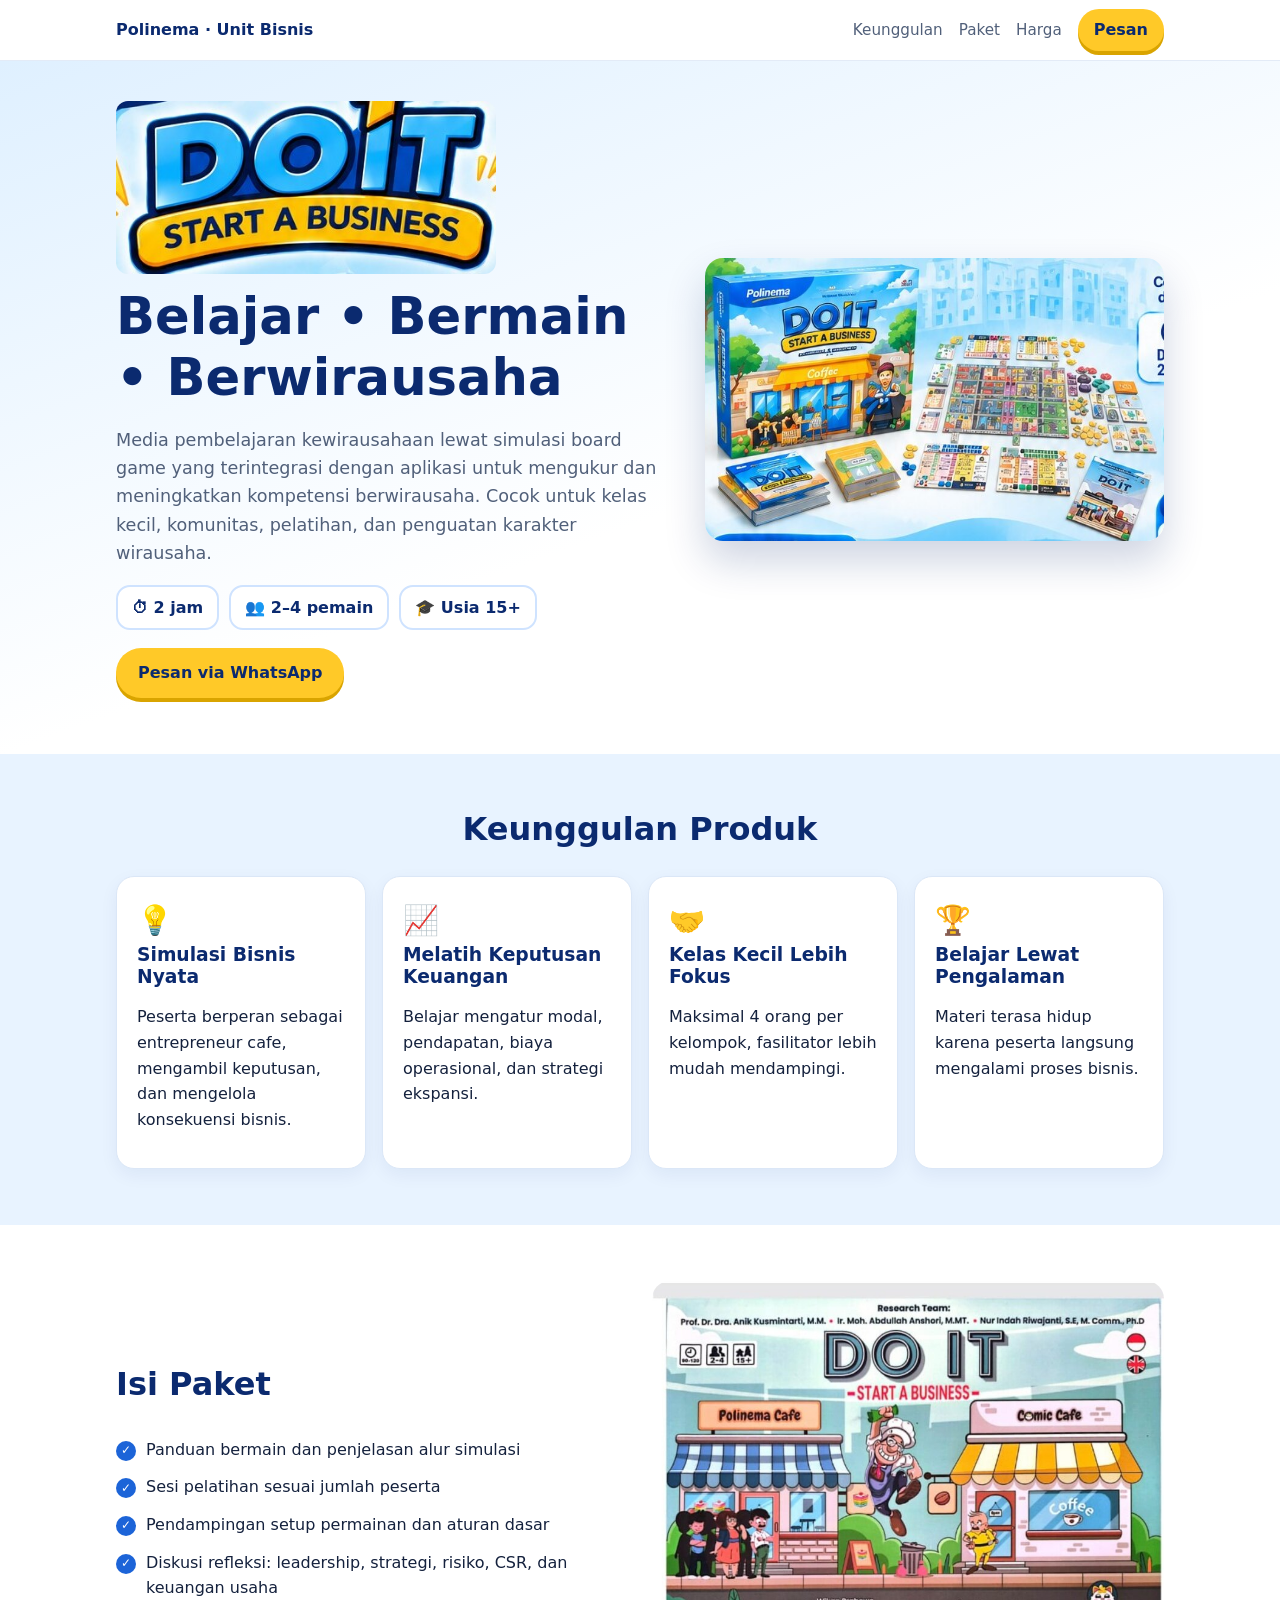
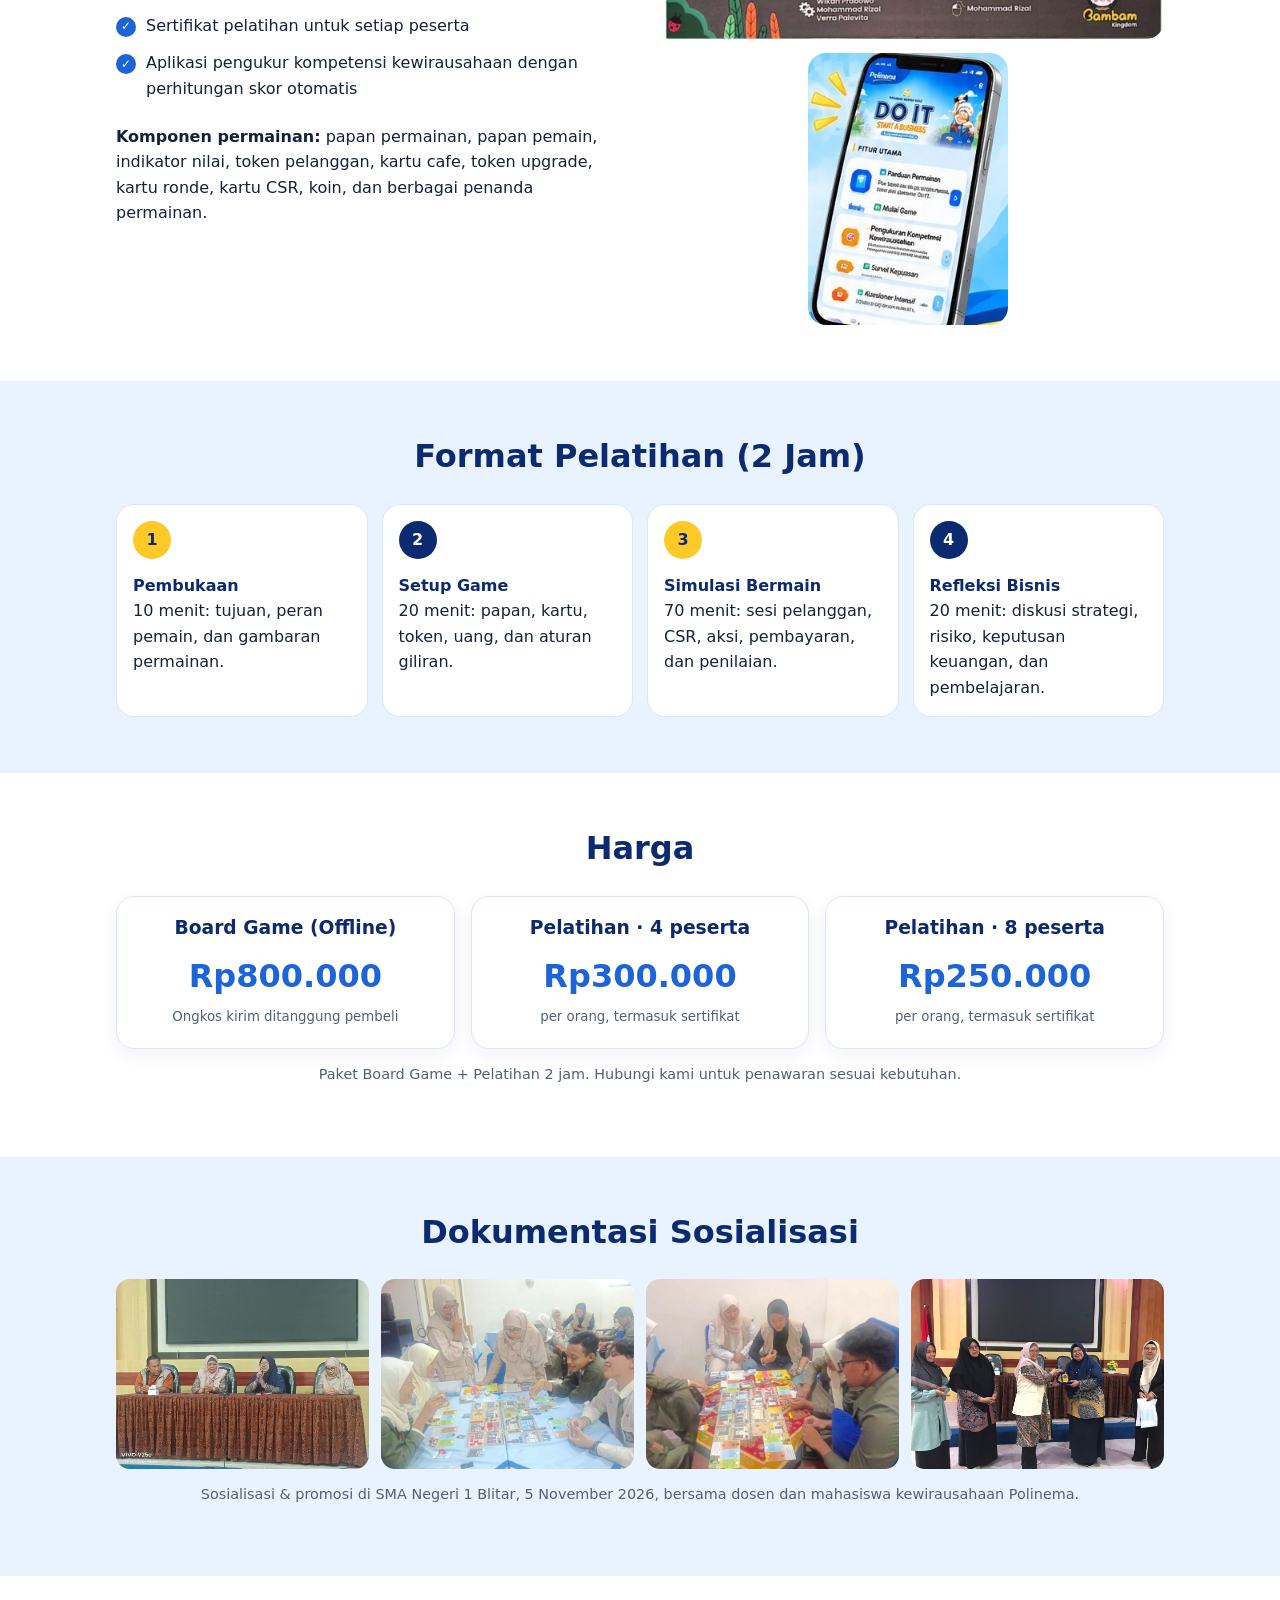
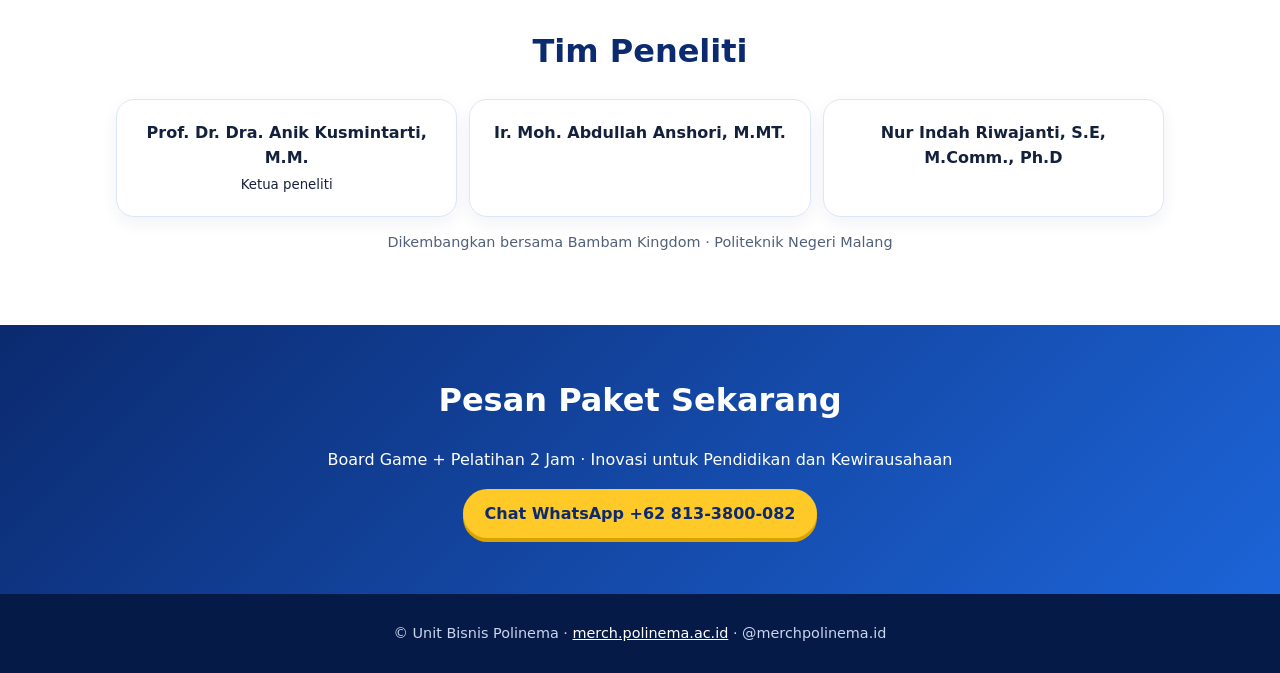
==== products/do-it-start-a-business/index.html @ 49b6778d "Initial catalog and DO IT landing page Co-Authored-By: Claude Sonnet 5.5 <noreply@anthropic.com> Cla" ====
<!doctype html>
<html lang="id"><head>
<meta charset="utf-8"><meta name="viewport" content="width=device-width,initial-scale=1">
<title>DO IT: Start A Business – Board Game Edukasi Kewirausahaan</title>
<meta name="description" content="Paket board game edukasi + pelatihan 2 jam dan aplikasi pengukur kompetensi kewirausahaan dari Polinema.">
<link rel="stylesheet" href="../../assets/css/style.css"></head><body>
<header class="nav"><div class="wrap"><a class="brand" href="../../">Polinema · Unit Bisnis</a>
<nav><a class="link" href="#keunggulan">Keunggulan</a><a class="link" href="#paket">Paket</a><a class="link" href="#harga">Harga</a><a class="btn" style="margin-left:16px;padding:8px 16px" data-wa="Halo, saya ingin memesan Board Game DO IT: Start A Business." href="#">Pesan</a></nav></div></header>

<section class="hero"><div class="wrap grid">
  <div>
    <img class="logo" src="../../assets/img/logo-doit.jpg" alt="DO IT Start A Business">
    <h1>Belajar • Bermain • Berwirausaha</h1>
    <p class="lead">Media pembelajaran kewirausahaan lewat simulasi board game yang terintegrasi dengan aplikasi untuk mengukur dan meningkatkan kompetensi berwirausaha. Cocok untuk kelas kecil, komunitas, pelatihan, dan penguatan karakter wirausaha.</p>
    <div class="chips"><span class="chip">⏱ 2 jam</span><span class="chip">👥 2–4 pemain</span><span class="chip">🎓 Usia 15+</span></div>
    <a class="btn" data-wa="Halo, saya ingin memesan Board Game DO IT: Start A Business." href="#">Pesan via WhatsApp</a>
  </div>
  <img class="box" src="../../assets/img/hero-paket.jpg" alt="Kotak dan komponen board game DO IT">
</div></section>

<section class="tint" id="keunggulan"><div class="wrap"><h2>Keunggulan Produk</h2>
<div class="cards c4">
<div class="card"><div class="ic">💡</div><h3>Simulasi Bisnis Nyata</h3><p>Peserta berperan sebagai entrepreneur cafe, mengambil keputusan, dan mengelola konsekuensi bisnis.</p></div>
<div class="card"><div class="ic">📈</div><h3>Melatih Keputusan Keuangan</h3><p>Belajar mengatur modal, pendapatan, biaya operasional, dan strategi ekspansi.</p></div>
<div class="card"><div class="ic">🤝</div><h3>Kelas Kecil Lebih Fokus</h3><p>Maksimal 4 orang per kelompok, fasilitator lebih mudah mendampingi.</p></div>
<div class="card"><div class="ic">🏆</div><h3>Belajar Lewat Pengalaman</h3><p>Materi terasa hidup karena peserta langsung mengalami proses bisnis.</p></div>
</div></div></section>

<section id="paket"><div class="wrap two">
<div><h2 style="text-align:left">Isi Paket</h2><ul class="check">
<li>Panduan bermain dan penjelasan alur simulasi</li>
<li>Sesi pelatihan sesuai jumlah peserta</li>
<li>Pendampingan setup permainan dan aturan dasar</li>
<li>Diskusi refleksi: leadership, strategi, risiko, CSR, dan keuangan usaha</li>
<li>Sertifikat pelatihan untuk setiap peserta</li>
<li>Aplikasi pengukur kompetensi kewirausahaan dengan perhitungan skor otomatis</li></ul>
<p><b>Komponen permainan:</b> papan permainan, papan pemain, indikator nilai, token pelanggan, kartu cafe, token upgrade, kartu ronde, kartu CSR, koin, dan berbagai penanda permainan.</p></div>
<div><img src="../../assets/img/produk.jpg" alt="Desain kotak DO IT Start A Business" style="border-radius:var(--radius);margin-bottom:14px"><img src="../../assets/img/app.jpg" alt="Aplikasi pengukur kompetensi kewirausahaan" style="border-radius:var(--radius);max-width:200px;margin:auto"></div>
</div></section>

<section class="tint"><div class="wrap"><h2>Format Pelatihan (2 Jam)</h2>
<div class="steps">
<div class="step"><div><b>Pembukaan</b>10 menit: tujuan, peran pemain, dan gambaran permainan.</div></div>
<div class="step"><div><b>Setup Game</b>20 menit: papan, kartu, token, uang, dan aturan giliran.</div></div>
<div class="step"><div><b>Simulasi Bermain</b>70 menit: sesi pelanggan, CSR, aksi, pembayaran, dan penilaian.</div></div>
<div class="step"><div><b>Refleksi Bisnis</b>20 menit: diskusi strategi, risiko, keputusan keuangan, dan pembelajaran.</div></div>
</div></div></section>

<section id="harga"><div class="wrap"><h2>Harga</h2>
<div class="cards c3 price">
<div class="card"><h3>Board Game (Offline)</h3><div class="num">Rp800.000</div><small>Ongkos kirim ditanggung pembeli</small></div>
<div class="card"><h3>Pelatihan · 4 peserta</h3><div class="num">Rp300.000</div><small>per orang, termasuk sertifikat</small></div>
<div class="card"><h3>Pelatihan · 8 peserta</h3><div class="num">Rp250.000</div><small>per orang, termasuk sertifikat</small></div>
</div>
<p class="note">Paket Board Game + Pelatihan 2 jam. Hubungi kami untuk penawaran sesuai kebutuhan.</p></div></section>

<section class="tint"><div class="wrap"><h2>Dokumentasi Sosialisasi</h2>
<div class="gallery">
<img loading="lazy" src="../../assets/img/doc1.jpg" alt="Sosialisasi di SMA Negeri 1 Blitar">
<img loading="lazy" src="../../assets/img/doc2.jpg" alt="Kegiatan sosialisasi board game">
<img loading="lazy" src="../../assets/img/doc3.jpg" alt="Simulasi board game">
<img loading="lazy" src="../../assets/img/doc4.jpg" alt="Peserta bermain DO IT">
</div>
<p class="note">Sosialisasi & promosi di SMA Negeri 1 Blitar, 5 November 2026, bersama dosen dan mahasiswa kewirausahaan Polinema.</p></div></section>

<section><div class="wrap"><h2>Tim Peneliti</h2>
<div class="team">
<div class="card"><b>Prof. Dr. Dra. Anik Kusmintarti, M.M.</b><br><small>Ketua peneliti</small></div>
<div class="card"><b>Ir. Moh. Abdullah Anshori, M.MT.</b></div>
<div class="card"><b>Nur Indah Riwajanti, S.E, M.Comm., Ph.D</b></div>
</div><p class="note">Dikembangkan bersama Bambam Kingdom · Politeknik Negeri Malang</p></div></section>

<section class="cta"><div class="wrap"><h2>Pesan Paket Sekarang</h2><p>Board Game + Pelatihan 2 Jam · Inovasi untuk Pendidikan dan Kewirausahaan</p>
<a class="btn" data-wa="Halo, saya ingin memesan Board Game DO IT: Start A Business." href="#">Chat WhatsApp +62 813-3800-082</a></div></section>

<footer><div class="wrap">© Unit Bisnis Polinema · <a href="https://merch.polinema.ac.id">merch.polinema.ac.id</a> · @merchpolinema.id</div></footer>
<script src="../../assets/js/wa.js"></script></body></html>
---- assets/css/style.css ----
:root{--navy:#0b2a6f;--blue:#1c64d8;--sky:#e8f3ff;--yellow:#ffc928;--ink:#14213d;--muted:#51607a;--white:#fff;--radius:18px}
*{box-sizing:border-box}html{scroll-behavior:smooth}
body{margin:0;font-family:system-ui,-apple-system,"Segoe UI",Roboto,sans-serif;color:var(--ink);background:#fff;line-height:1.6}
img{max-width:100%;display:block}a{color:inherit}
.wrap{max-width:1080px;margin:0 auto;padding:0 16px}
header.nav{position:sticky;top:0;z-index:10;background:rgba(255,255,255,.92);backdrop-filter:blur(8px);border-bottom:1px solid #e3ebf7}
header.nav .wrap{display:flex;align-items:center;justify-content:space-between;height:60px}
.brand{font-weight:800;color:var(--navy);text-decoration:none}
.nav a.link{margin-left:16px;text-decoration:none;color:var(--muted);font-size:.95rem}
.btn{display:inline-block;background:var(--yellow);color:var(--navy);font-weight:800;padding:12px 22px;border-radius:999px;text-decoration:none;box-shadow:0 4px 0 #d9a400;transition:transform .1s}
.btn:hover{transform:translateY(-1px)}.btn.alt{background:var(--navy);color:#fff;box-shadow:0 4px 0 #061a47}
section{padding:56px 0}section.tint{background:var(--sky)}
h1,h2,h3{line-height:1.2;color:var(--navy);margin:0 0 12px}
h2{font-size:clamp(1.5rem,4vw,2rem);text-align:center;margin-bottom:28px}
.hero{background:linear-gradient(160deg,#dff0ff,#fff 60%);padding:40px 0 56px}
.hero .grid{display:grid;gap:28px;align-items:center}
.hero h1{font-size:clamp(2rem,6vw,3.2rem)}
.hero p.lead{font-size:1.1rem;color:var(--muted)}
.hero img.box{border-radius:var(--radius);box-shadow:0 20px 40px rgba(11,42,111,.2)}
.logo{width:min(380px,80%);margin-bottom:12px;border-radius:12px}
.chips{display:flex;flex-wrap:wrap;gap:10px;margin:18px 0}
.chip{background:#fff;border:2px solid #cfe3ff;border-radius:14px;padding:8px 14px;font-weight:700;color:var(--navy)}
.cards{display:grid;gap:16px}
.card{background:#fff;border:1px solid #dbe7f7;border-radius:var(--radius);padding:20px;box-shadow:0 6px 18px rgba(11,42,111,.06)}
.card .ic{font-size:1.8rem}
.steps{counter-reset:s;display:grid;gap:14px}
.step{display:flex;gap:14px;align-items:flex-start;background:#fff;border-radius:var(--radius);padding:16px;border:1px solid #dbe7f7}
.step:before{counter-increment:s;content:counter(s);flex:none;width:38px;height:38px;border-radius:50%;background:var(--navy);color:#fff;font-weight:800;display:grid;place-items:center}
.step:nth-child(odd):before{background:var(--yellow);color:var(--navy)}
.step b{display:block;color:var(--navy)}
ul.check{list-style:none;padding:0;margin:0}ul.check li{padding:6px 0 6px 30px;position:relative}
ul.check li:before{content:"✓";position:absolute;left:0;color:#fff;background:var(--blue);width:20px;height:20px;border-radius:50%;font-size:.75rem;display:grid;place-items:center;top:10px}
.two{display:grid;gap:24px;align-items:center}
.price{text-align:center}.price .num{font-size:2rem;font-weight:800;color:var(--blue)}
.price small{color:var(--muted)}
.gallery{display:grid;gap:12px;grid-template-columns:1fr 1fr}
.gallery img{border-radius:14px;width:100%;height:100%;object-fit:cover;aspect-ratio:4/3}
.team{display:grid;gap:12px;text-align:center}
.cta{background:linear-gradient(135deg,var(--navy),var(--blue));color:#fff;text-align:center}
.cta h2{color:#fff}
footer{background:#061a47;color:#c9d6f0;padding:28px 0;font-size:.9rem;text-align:center}
footer a{color:#fff}
.note{color:var(--muted);font-size:.9rem;text-align:center;margin-top:14px}
@media(min-width:720px){.hero .grid{grid-template-columns:1.1fr .9fr}.cards.c4{grid-template-columns:repeat(4,1fr)}.cards.c2{grid-template-columns:1fr 1fr}.cards.c3{grid-template-columns:repeat(3,1fr)}.steps{grid-template-columns:repeat(4,1fr)}.step{flex-direction:column}.two{grid-template-columns:1fr 1fr}.gallery{grid-template-columns:repeat(4,1fr)}.team{grid-template-columns:repeat(3,1fr)}}
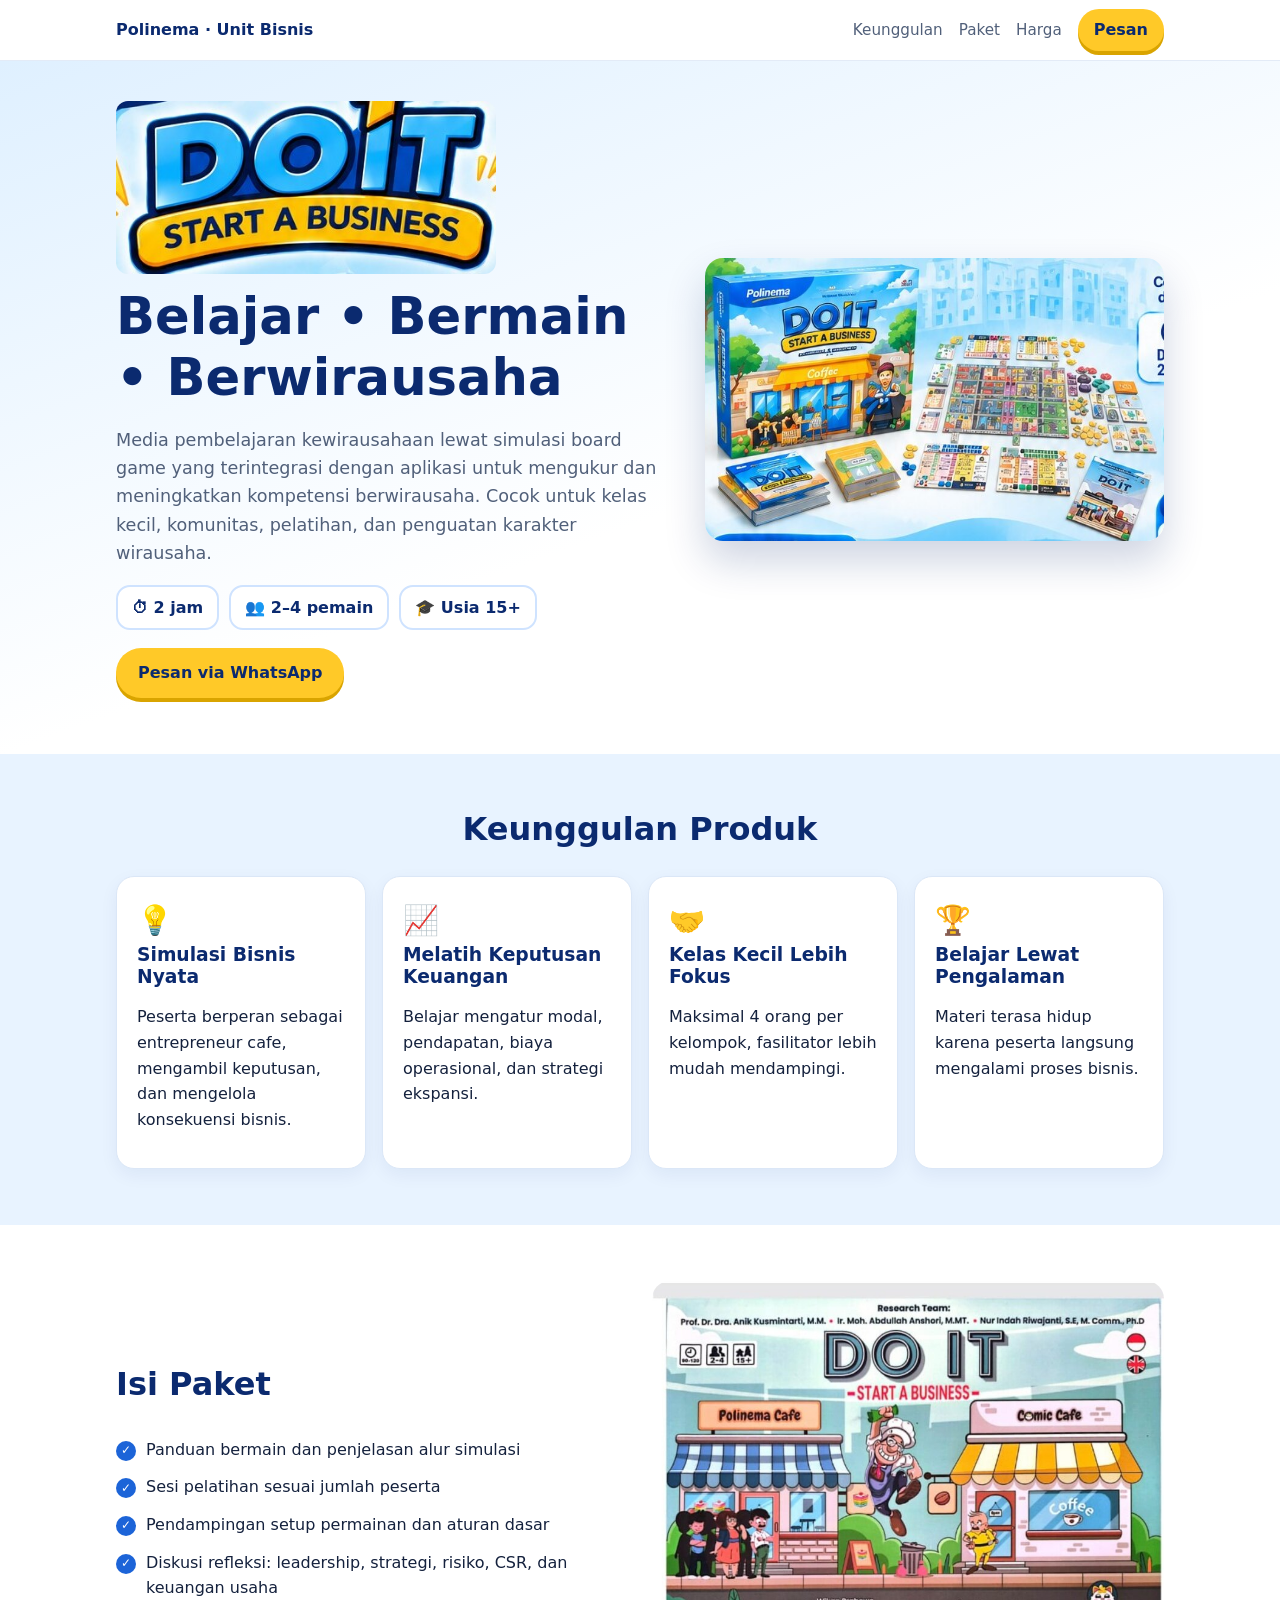
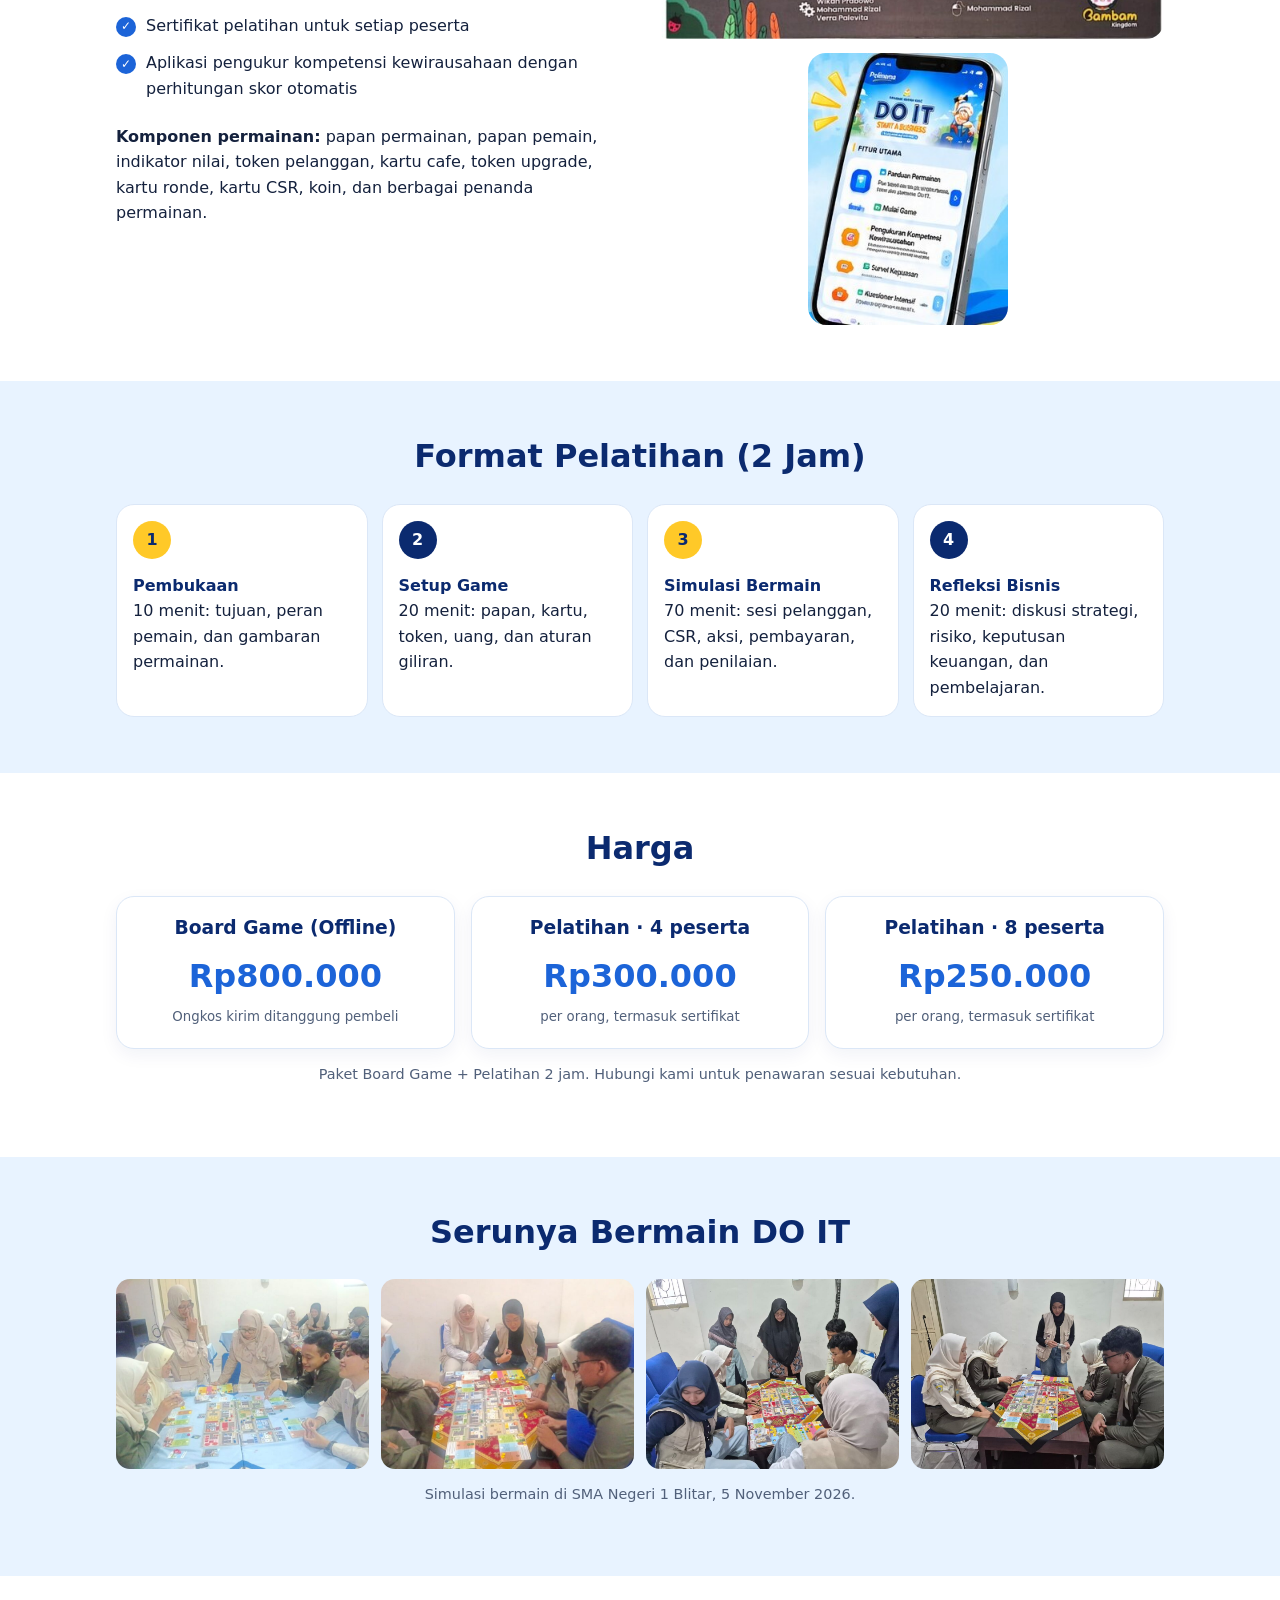
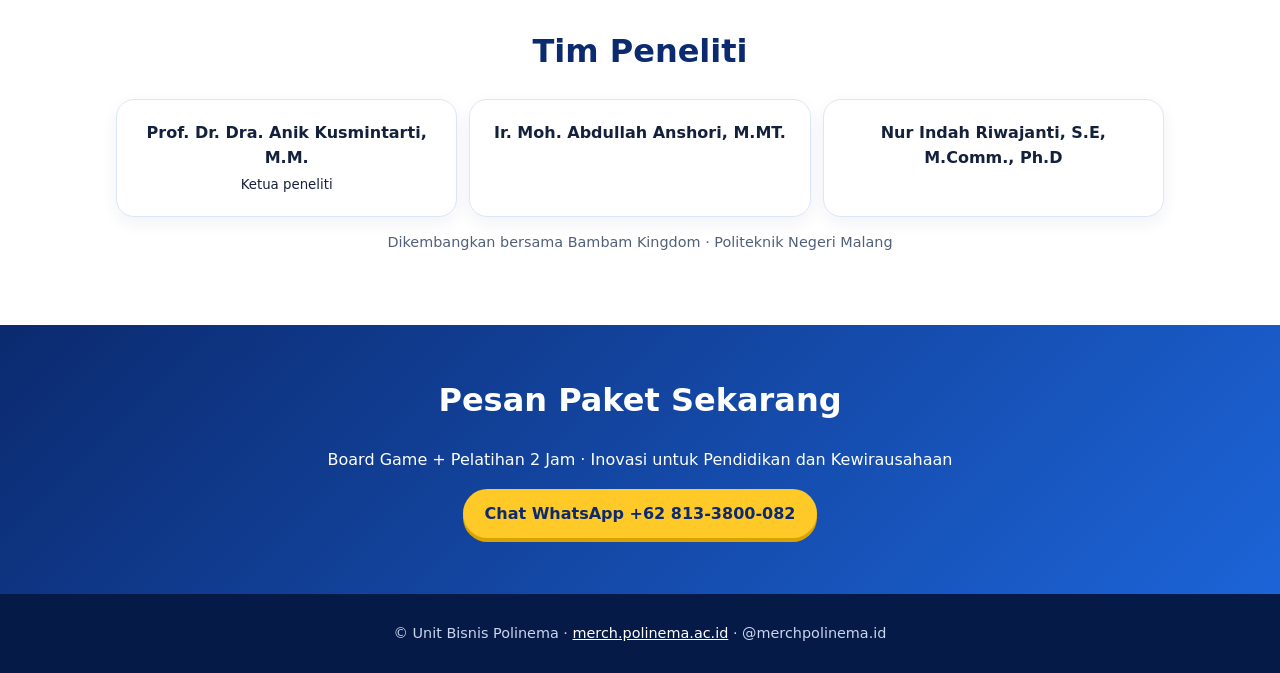
==== commit 091c02ec: "Gallery: only photos of students playing the game Co-Authored-By: Claude Sonnet 5.5 <noreply@anthrop" ====
--- a/products/do-it-start-a-business/index.html
+++ b/products/do-it-start-a-business/index.html
@@ -54,14 +54,14 @@
 </div>
 <p class="note">Paket Board Game + Pelatihan 2 jam. Hubungi kami untuk penawaran sesuai kebutuhan.</p></div></section>
 
-<section class="tint"><div class="wrap"><h2>Dokumentasi Sosialisasi</h2>
+<section class="tint"><div class="wrap"><h2>Serunya Bermain DO IT</h2>
 <div class="gallery">
-<img loading="lazy" src="../../assets/img/doc1.jpg" alt="Sosialisasi di SMA Negeri 1 Blitar">
-<img loading="lazy" src="../../assets/img/doc2.jpg" alt="Kegiatan sosialisasi board game">
-<img loading="lazy" src="../../assets/img/doc3.jpg" alt="Simulasi board game">
-<img loading="lazy" src="../../assets/img/doc4.jpg" alt="Peserta bermain DO IT">
+<img loading="lazy" src="../../assets/img/main-1.jpg" alt="Siswa bermain board game DO IT">
+<img loading="lazy" src="../../assets/img/main-2.jpg" alt="Siswa bermain board game DO IT">
+<img loading="lazy" src="../../assets/img/main-3.jpg" alt="Siswa bermain board game DO IT">
+<img loading="lazy" src="../../assets/img/main-4.jpg" alt="Siswa bermain board game DO IT">
 </div>
-<p class="note">Sosialisasi & promosi di SMA Negeri 1 Blitar, 5 November 2026, bersama dosen dan mahasiswa kewirausahaan Polinema.</p></div></section>
+<p class="note">Simulasi bermain di SMA Negeri 1 Blitar, 5 November 2026.</p></div></section>
 
 <section><div class="wrap"><h2>Tim Peneliti</h2>
 <div class="team">
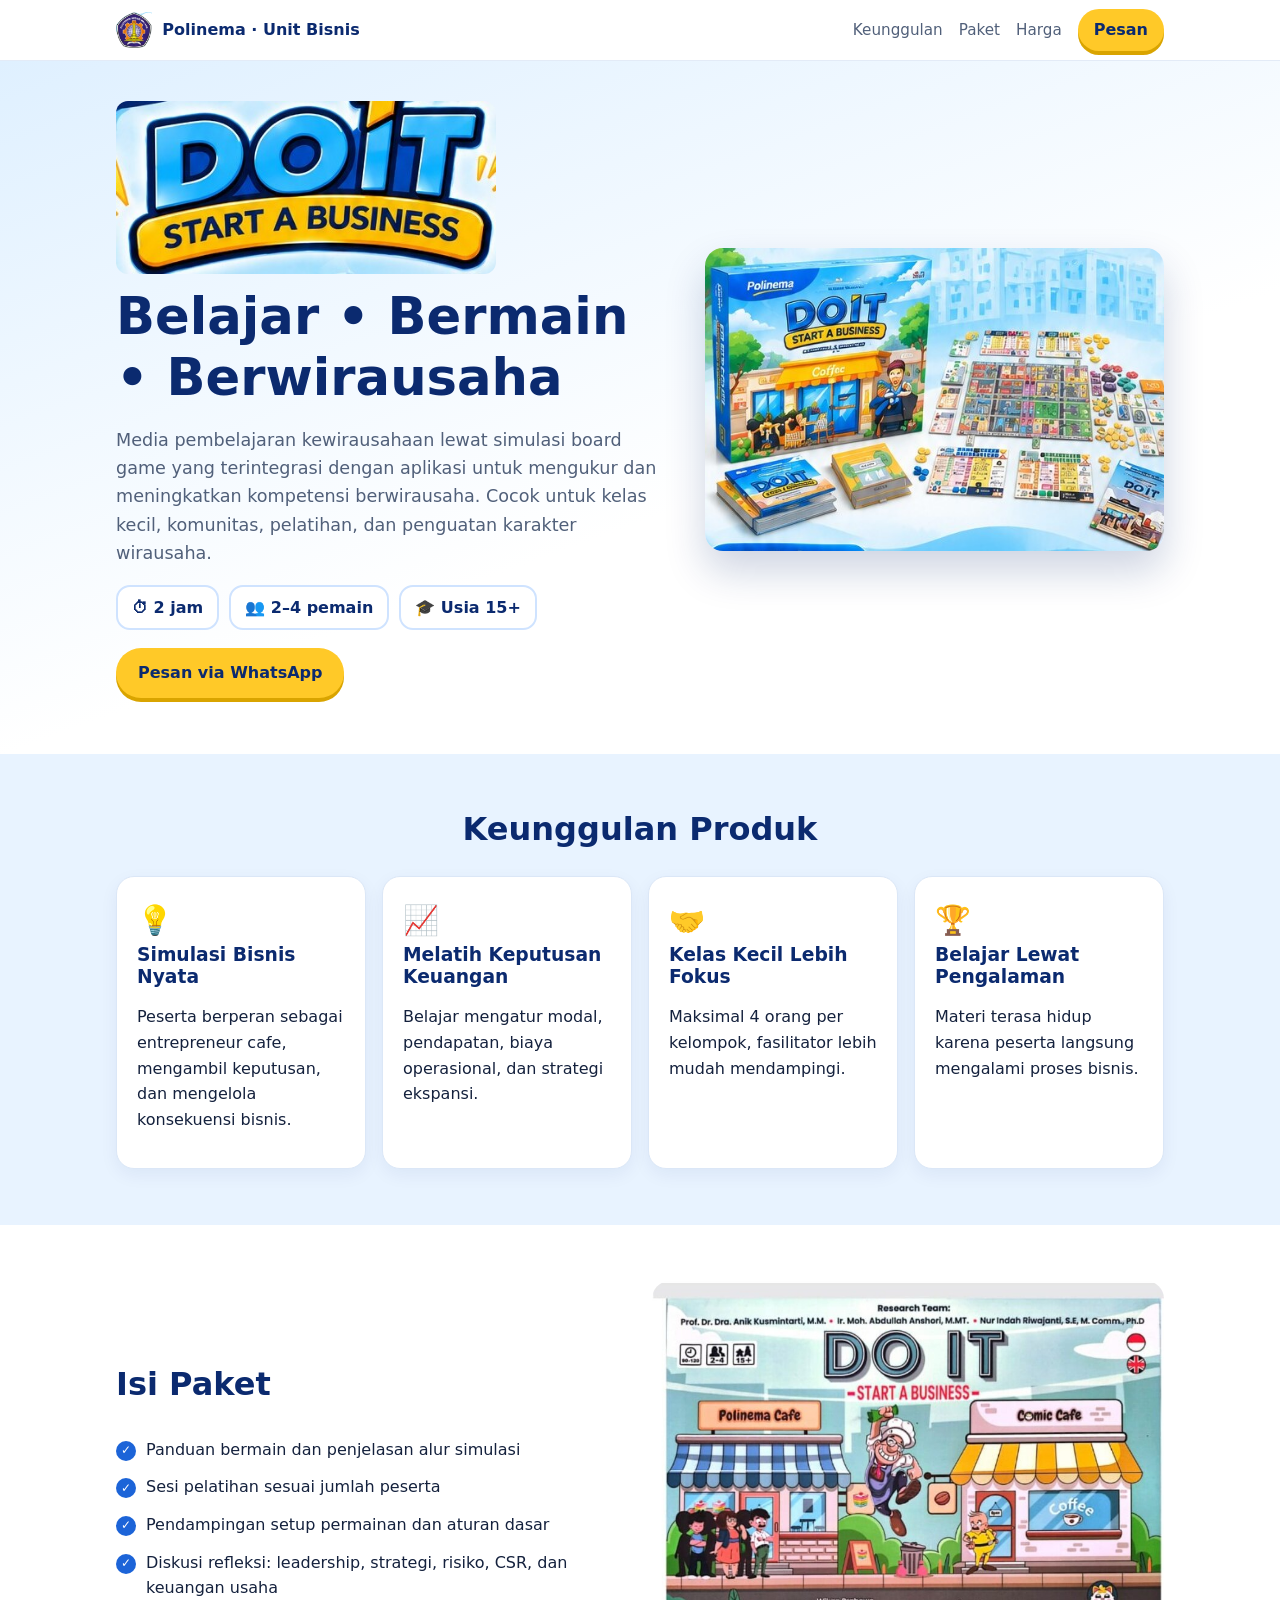
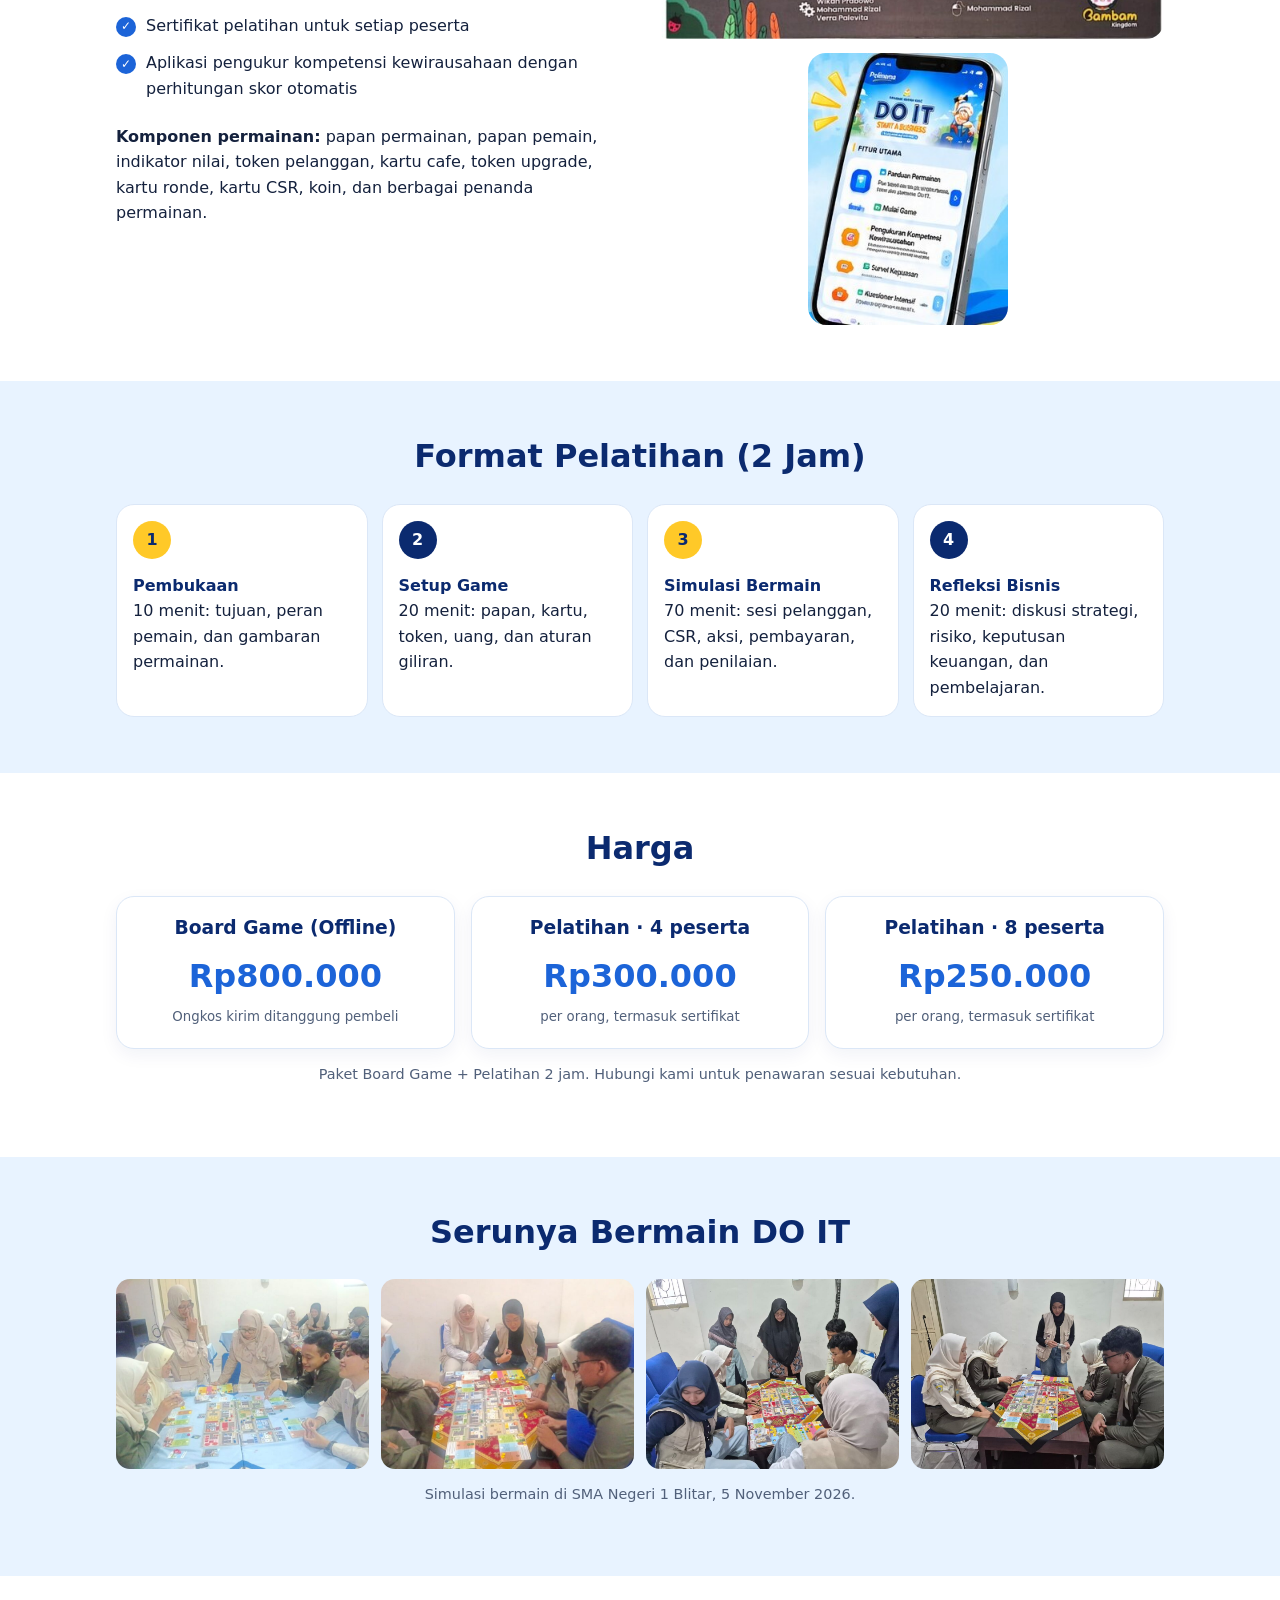
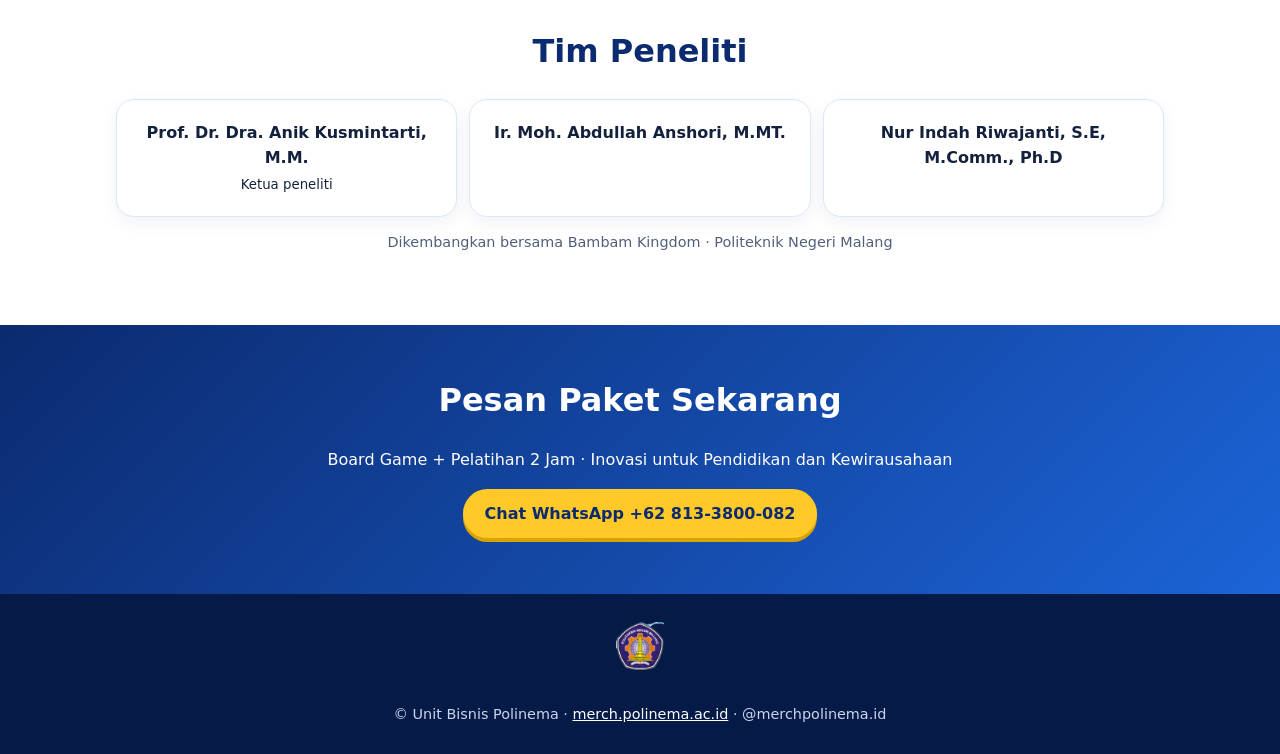
==== commit 38eee35d: "Add Polinema logo to navbar, favicon, footer Co-Authored-By: Claude Sonnet 5.5 <noreply@anthropic.co" ====
--- a/products/do-it-start-a-business/index.html
+++ b/products/do-it-start-a-business/index.html
@@ -3,8 +3,9 @@
 <meta charset="utf-8"><meta name="viewport" content="width=device-width,initial-scale=1">
 <title>DO IT: Start A Business – Board Game Edukasi Kewirausahaan</title>
 <meta name="description" content="Paket board game edukasi + pelatihan 2 jam dan aplikasi pengukur kompetensi kewirausahaan dari Polinema.">
+<link rel="icon" href="../../assets/img/logo-polinema.png">
 <link rel="stylesheet" href="../../assets/css/style.css"></head><body>
-<header class="nav"><div class="wrap"><a class="brand" href="../../">Polinema · Unit Bisnis</a>
+<header class="nav"><div class="wrap"><a class="brand" href="../../"><img src="../../assets/img/logo-polinema.png" alt="Logo Polinema">Polinema · Unit Bisnis</a>
 <nav><a class="link" href="#keunggulan">Keunggulan</a><a class="link" href="#paket">Paket</a><a class="link" href="#harga">Harga</a><a class="btn" style="margin-left:16px;padding:8px 16px" data-wa="Halo, saya ingin memesan Board Game DO IT: Start A Business." href="#">Pesan</a></nav></div></header>
 
 <section class="hero"><div class="wrap grid">
@@ -73,5 +74,5 @@
 <section class="cta"><div class="wrap"><h2>Pesan Paket Sekarang</h2><p>Board Game + Pelatihan 2 Jam · Inovasi untuk Pendidikan dan Kewirausahaan</p>
 <a class="btn" data-wa="Halo, saya ingin memesan Board Game DO IT: Start A Business." href="#">Chat WhatsApp +62 813-3800-082</a></div></section>
 
-<footer><div class="wrap">© Unit Bisnis Polinema · <a href="https://merch.polinema.ac.id">merch.polinema.ac.id</a> · @merchpolinema.id</div></footer>
+<footer><div class="wrap"><img class="flogo" src="../../assets/img/logo-polinema.png" alt="Logo Polinema"><br>© Unit Bisnis Polinema · <a href="https://merch.polinema.ac.id">merch.polinema.ac.id</a> · @merchpolinema.id</div></footer>
 <script src="../../assets/js/wa.js"></script></body></html>
--- a/assets/css/style.css
+++ b/assets/css/style.css
@@ -42,3 +42,4 @@
 footer a{color:#fff}
 .note{color:var(--muted);font-size:.9rem;text-align:center;margin-top:14px}
 @media(min-width:720px){.hero .grid{grid-template-columns:1.1fr .9fr}.cards.c4{grid-template-columns:repeat(4,1fr)}.cards.c2{grid-template-columns:1fr 1fr}.cards.c3{grid-template-columns:repeat(3,1fr)}.steps{grid-template-columns:repeat(4,1fr)}.step{flex-direction:column}.two{grid-template-columns:1fr 1fr}.gallery{grid-template-columns:repeat(4,1fr)}.team{grid-template-columns:repeat(3,1fr)}}
+.brand{display:flex;align-items:center;gap:10px}.brand img{height:36px;width:auto}.flogo{height:48px;width:auto;margin:0 auto 10px}
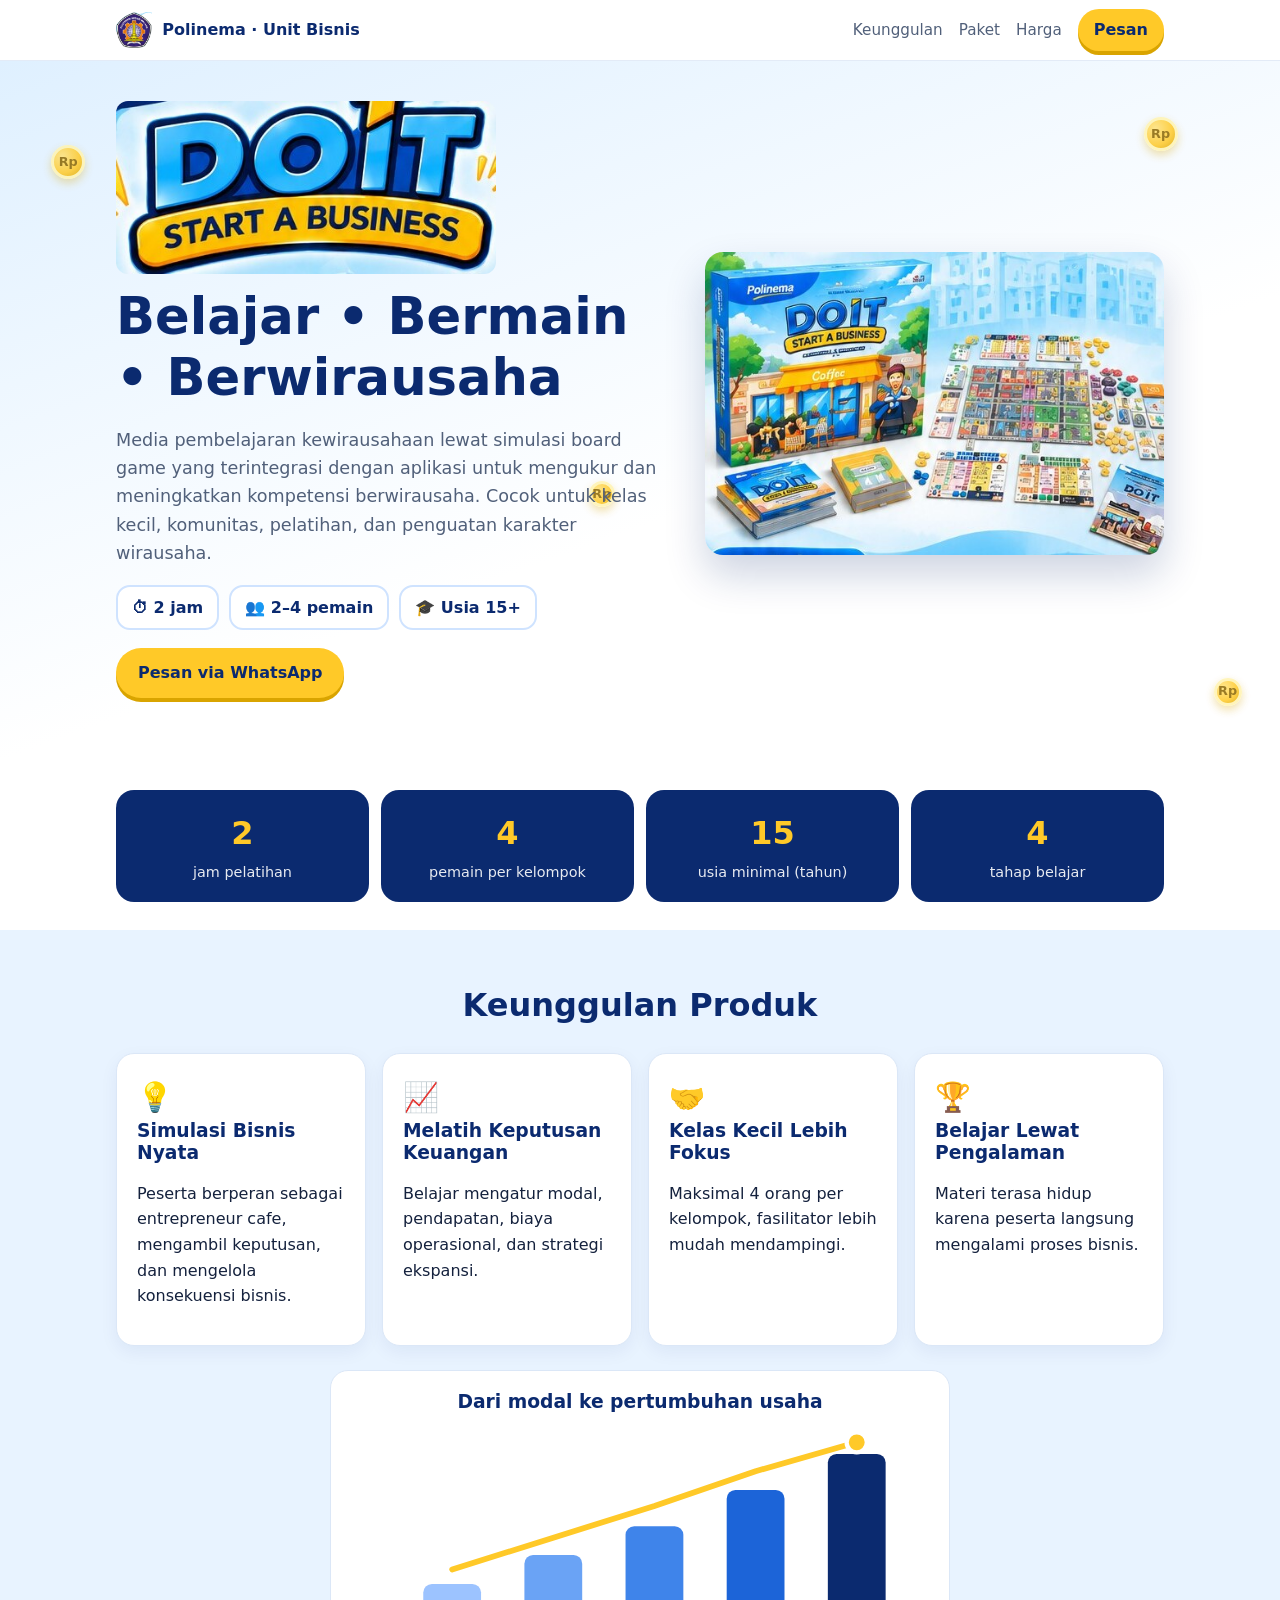
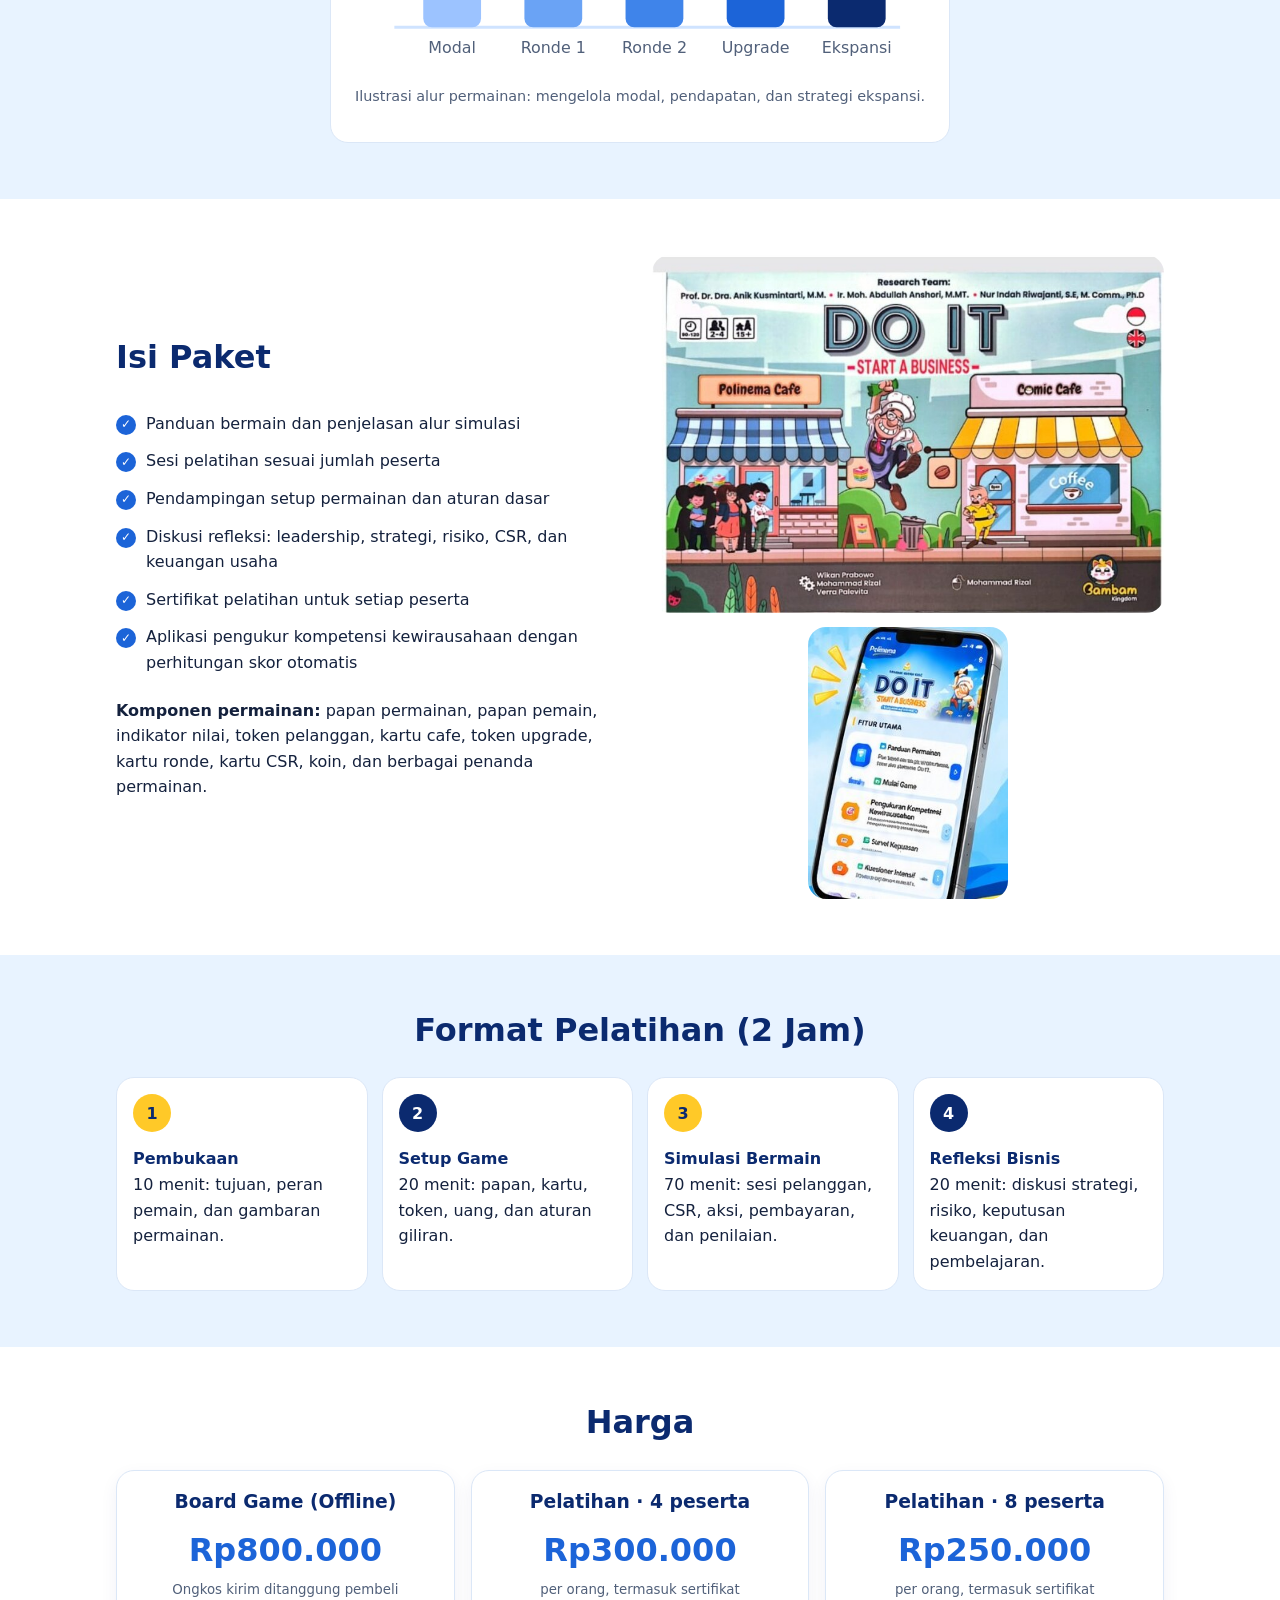
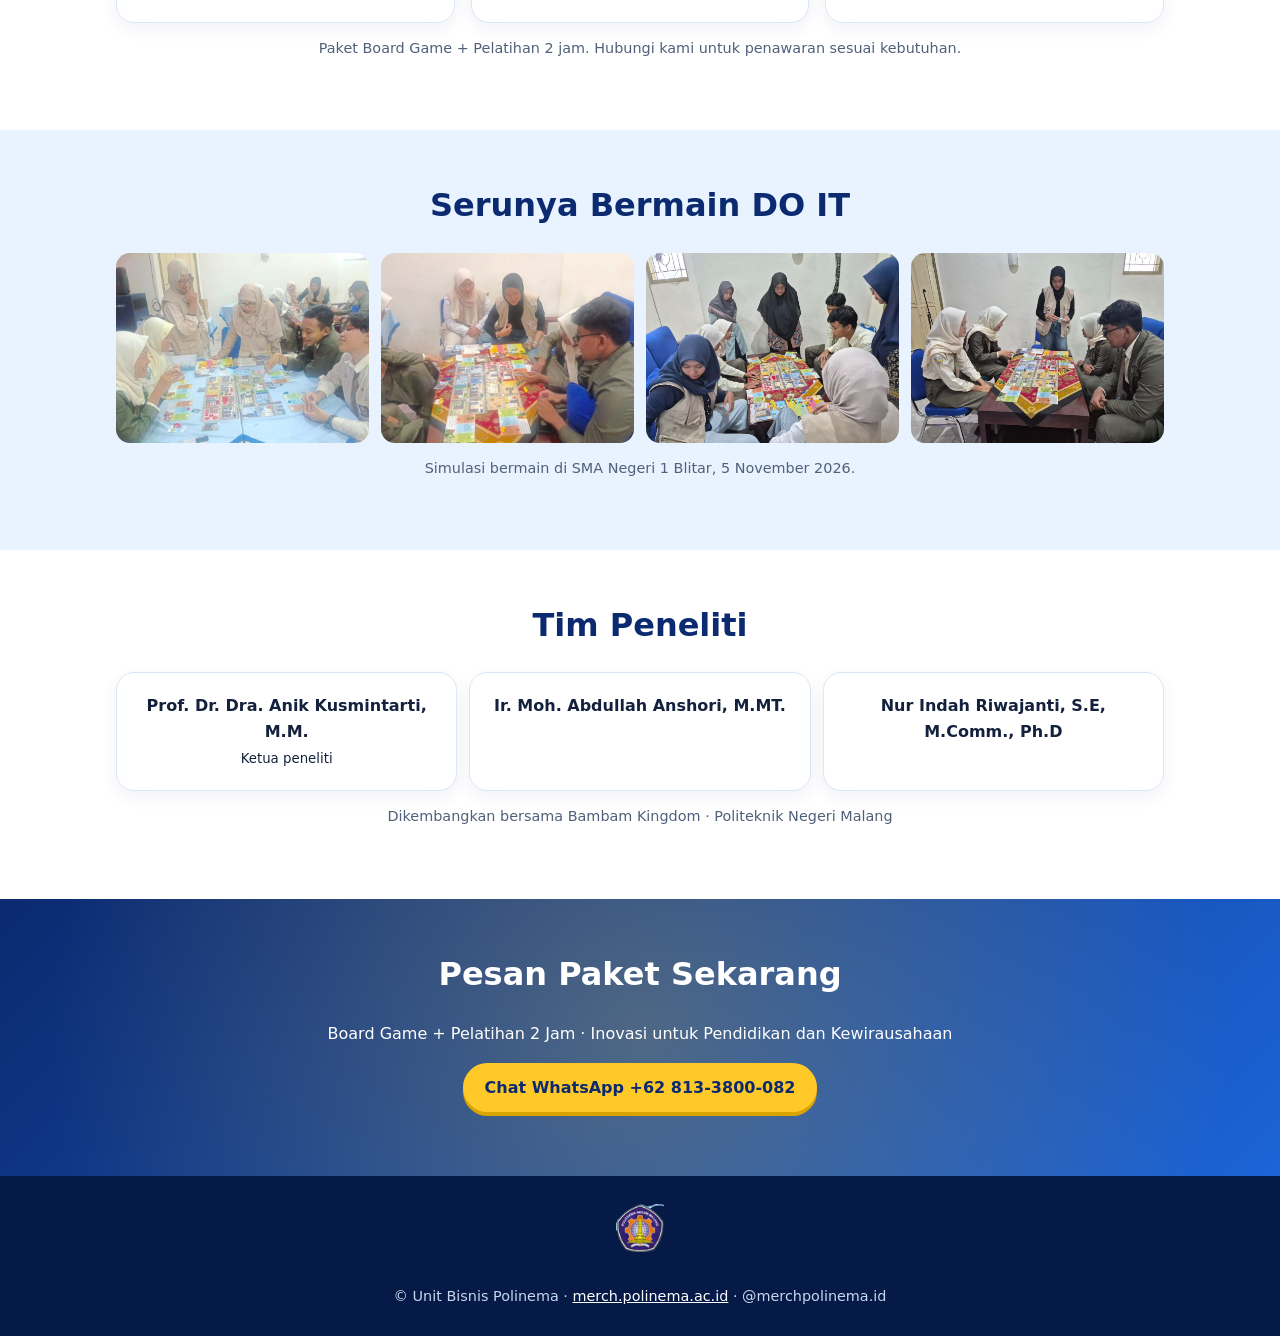
==== commit 91a35945: "Add motion graphics: floating coins, count-up stats, growth chart, scroll reveal Co-Authored-By: Cla" ====
--- a/products/do-it-start-a-business/index.html
+++ b/products/do-it-start-a-business/index.html
@@ -8,7 +8,7 @@
 <header class="nav"><div class="wrap"><a class="brand" href="../../"><img src="../../assets/img/logo-polinema.png" alt="Logo Polinema">Polinema · Unit Bisnis</a>
 <nav><a class="link" href="#keunggulan">Keunggulan</a><a class="link" href="#paket">Paket</a><a class="link" href="#harga">Harga</a><a class="btn" style="margin-left:16px;padding:8px 16px" data-wa="Halo, saya ingin memesan Board Game DO IT: Start A Business." href="#">Pesan</a></nav></div></header>
 
-<section class="hero"><div class="wrap grid">
+<section class="hero"><span class="coin">Rp</span><span class="coin">Rp</span><span class="coin">Rp</span><span class="coin">Rp</span><div class="wrap grid">
   <div>
     <img class="logo" src="../../assets/img/logo-doit.jpg" alt="DO IT Start A Business">
     <h1>Belajar • Bermain • Berwirausaha</h1>
@@ -19,13 +19,32 @@
   <img class="box" src="../../assets/img/hero-paket.jpg" alt="Kotak dan komponen board game DO IT">
 </div></section>
 
+<div class="wrap stat-wrap"><div class="stats">
+<div class="stat"><b data-count="2">0</b><span>jam pelatihan</span></div>
+<div class="stat"><b data-count="4">0</b><span>pemain per kelompok</span></div>
+<div class="stat"><b data-count="15">0</b><span>usia minimal (tahun)</span></div>
+<div class="stat"><b data-count="4">0</b><span>tahap belajar</span></div>
+</div></div>
 <section class="tint" id="keunggulan"><div class="wrap"><h2>Keunggulan Produk</h2>
 <div class="cards c4">
 <div class="card"><div class="ic">💡</div><h3>Simulasi Bisnis Nyata</h3><p>Peserta berperan sebagai entrepreneur cafe, mengambil keputusan, dan mengelola konsekuensi bisnis.</p></div>
 <div class="card"><div class="ic">📈</div><h3>Melatih Keputusan Keuangan</h3><p>Belajar mengatur modal, pendapatan, biaya operasional, dan strategi ekspansi.</p></div>
 <div class="card"><div class="ic">🤝</div><h3>Kelas Kecil Lebih Fokus</h3><p>Maksimal 4 orang per kelompok, fasilitator lebih mudah mendampingi.</p></div>
 <div class="card"><div class="ic">🏆</div><h3>Belajar Lewat Pengalaman</h3><p>Materi terasa hidup karena peserta langsung mengalami proses bisnis.</p></div>
-</div></div></section>
+</div>
+<div class="growth"><h3>Dari modal ke pertumbuhan usaha</h3>
+<svg viewBox="0 0 400 170" role="img" aria-label="Grafik ilustrasi pertumbuhan usaha di setiap ronde permainan">
+<line x1="30" y1="140" x2="380" y2="140" stroke="#cfe3ff" stroke-width="2"/>
+<rect class="bar" style="--d:.1s" x="50" y="110" width="40" height="30" rx="6" fill="#9cc3ff"/>
+<rect class="bar" style="--d:.25s" x="120" y="90" width="40" height="50" rx="6" fill="#6aa3f5"/>
+<rect class="bar" style="--d:.4s" x="190" y="70" width="40" height="70" rx="6" fill="#3f84ea"/>
+<rect class="bar" style="--d:.55s" x="260" y="45" width="40" height="95" rx="6" fill="#1c64d8"/>
+<rect class="bar" style="--d:.7s" x="330" y="20" width="40" height="120" rx="6" fill="#0b2a6f"/>
+<polyline class="line" points="70,100 140,78 210,56 280,32 350,12" fill="none" stroke="#ffc928" stroke-width="4" stroke-linecap="round" stroke-linejoin="round"/>
+<circle class="dot" cx="350" cy="12" r="7" fill="#ffc928" stroke="#fff" stroke-width="3"/>
+<text class="lbl" x="70" y="158">Modal</text><text class="lbl" x="140" y="158">Ronde 1</text><text class="lbl" x="210" y="158">Ronde 2</text><text class="lbl" x="280" y="158">Upgrade</text><text class="lbl" x="350" y="158">Ekspansi</text>
+</svg><p class="note">Ilustrasi alur permainan: mengelola modal, pendapatan, dan strategi ekspansi.</p></div>
+</div></section>
 
 <section id="paket"><div class="wrap two">
 <div><h2 style="text-align:left">Isi Paket</h2><ul class="check">
@@ -75,4 +94,4 @@
 <a class="btn" data-wa="Halo, saya ingin memesan Board Game DO IT: Start A Business." href="#">Chat WhatsApp +62 813-3800-082</a></div></section>
 
 <footer><div class="wrap"><img class="flogo" src="../../assets/img/logo-polinema.png" alt="Logo Polinema"><br>© Unit Bisnis Polinema · <a href="https://merch.polinema.ac.id">merch.polinema.ac.id</a> · @merchpolinema.id</div></footer>
-<script src="../../assets/js/wa.js"></script></body></html>
+<script src="../../assets/js/wa.js"></script><script src="../../assets/js/motion.js"></script></body></html>
--- a/assets/css/style.css
+++ b/assets/css/style.css
@@ -43,3 +43,34 @@
 .note{color:var(--muted);font-size:.9rem;text-align:center;margin-top:14px}
 @media(min-width:720px){.hero .grid{grid-template-columns:1.1fr .9fr}.cards.c4{grid-template-columns:repeat(4,1fr)}.cards.c2{grid-template-columns:1fr 1fr}.cards.c3{grid-template-columns:repeat(3,1fr)}.steps{grid-template-columns:repeat(4,1fr)}.step{flex-direction:column}.two{grid-template-columns:1fr 1fr}.gallery{grid-template-columns:repeat(4,1fr)}.team{grid-template-columns:repeat(3,1fr)}}
 .brand{display:flex;align-items:center;gap:10px}.brand img{height:36px;width:auto}.flogo{height:48px;width:auto;margin:0 auto 10px}
+
+/* ===== Motion ===== */
+.hero{position:relative;overflow:hidden}.hero .wrap{position:relative;z-index:1}
+.coin{position:absolute;width:34px;height:34px;border-radius:50%;background:radial-gradient(circle at 30% 30%,#ffe27a,#ffc928 60%,#d9a400);border:3px solid #fff3b0;box-shadow:0 4px 10px rgba(217,164,0,.4);display:grid;place-items:center;font-weight:800;font-size:.8rem;color:#8a6500;animation:floaty 6s ease-in-out infinite;opacity:.85}
+.coin:nth-child(1){top:12%;left:4%}.coin:nth-child(2){top:60%;left:46%;animation-delay:-2s;width:26px;height:26px}.coin:nth-child(3){top:8%;right:8%;animation-delay:-4s}.coin:nth-child(4){bottom:8%;right:3%;animation-delay:-1s;width:28px;height:28px}
+@keyframes floaty{0%,100%{transform:translateY(0) rotateY(0)}50%{transform:translateY(-18px) rotateY(180deg)}}
+.hero img.box{animation:bob 5s ease-in-out infinite}@keyframes bob{50%{transform:translateY(-8px)}}
+.reveal{opacity:0;transform:translateY(26px);transition:opacity .6s ease,transform .6s ease;transition-delay:var(--d,0s)}
+.reveal.in{opacity:1;transform:none}
+.stats{display:grid;grid-template-columns:repeat(2,1fr);gap:12px;padding:28px 0}
+.stat{background:var(--navy);color:#fff;border-radius:var(--radius);padding:18px;text-align:center}
+.stat b{display:block;font-size:2rem;color:var(--yellow)}.stat span{font-size:.9rem;opacity:.9}
+.growth{background:#fff;border:1px solid #dbe7f7;border-radius:var(--radius);padding:20px;margin-top:24px}
+.growth h3{text-align:center}.growth svg{width:100%;height:auto;display:block}
+.growth .bar{transform-origin:bottom;transform:scaleY(0);transform-box:fill-box;transition:transform .9s cubic-bezier(.2,.8,.2,1);transition-delay:var(--d)}
+.growth.in .bar{transform:scaleY(1)}
+.growth .line{stroke-dasharray:600;stroke-dashoffset:600;transition:stroke-dashoffset 1.6s ease .5s}
+.growth.in .line{stroke-dashoffset:0}
+.growth .dot{opacity:0;transition:opacity .4s ease 1.8s}.growth.in .dot{opacity:1}
+.growth .lbl{font-size:11px;fill:#51607a;text-anchor:middle}
+.steps{position:relative}
+.step{transition:transform .25s,box-shadow .25s}.step:hover,.card:hover{transform:translateY(-4px);box-shadow:0 12px 24px rgba(11,42,111,.12)}
+.card{transition:transform .25s,box-shadow .25s}
+.btn{position:relative;overflow:hidden}.btn:after{content:"";position:absolute;top:0;left:-60%;width:40%;height:100%;background:linear-gradient(90deg,transparent,rgba(255,255,255,.7),transparent);transform:skewX(-20deg);animation:shine 3.5s infinite}
+@keyframes shine{to{left:130%}}
+.cta{position:relative;overflow:hidden}.cta:before{content:"";position:absolute;inset:-40%;background:radial-gradient(circle,rgba(255,201,40,.25),transparent 50%);animation:pulse 5s ease-in-out infinite}.cta .wrap{position:relative}
+@keyframes pulse{50%{transform:scale(1.25)}}
+@media(min-width:720px){.stats{grid-template-columns:repeat(4,1fr)}}
+@media(prefers-reduced-motion:reduce){*,*:before,*:after{animation:none!important;transition:none!important}.reveal{opacity:1;transform:none}.growth .bar{transform:none}.growth .line{stroke-dashoffset:0}.growth .dot{opacity:1}}
+header.nav nav{display:flex;align-items:center}header.nav .btn:after{display:none}
+.growth{max-width:620px;margin-left:auto;margin-right:auto}
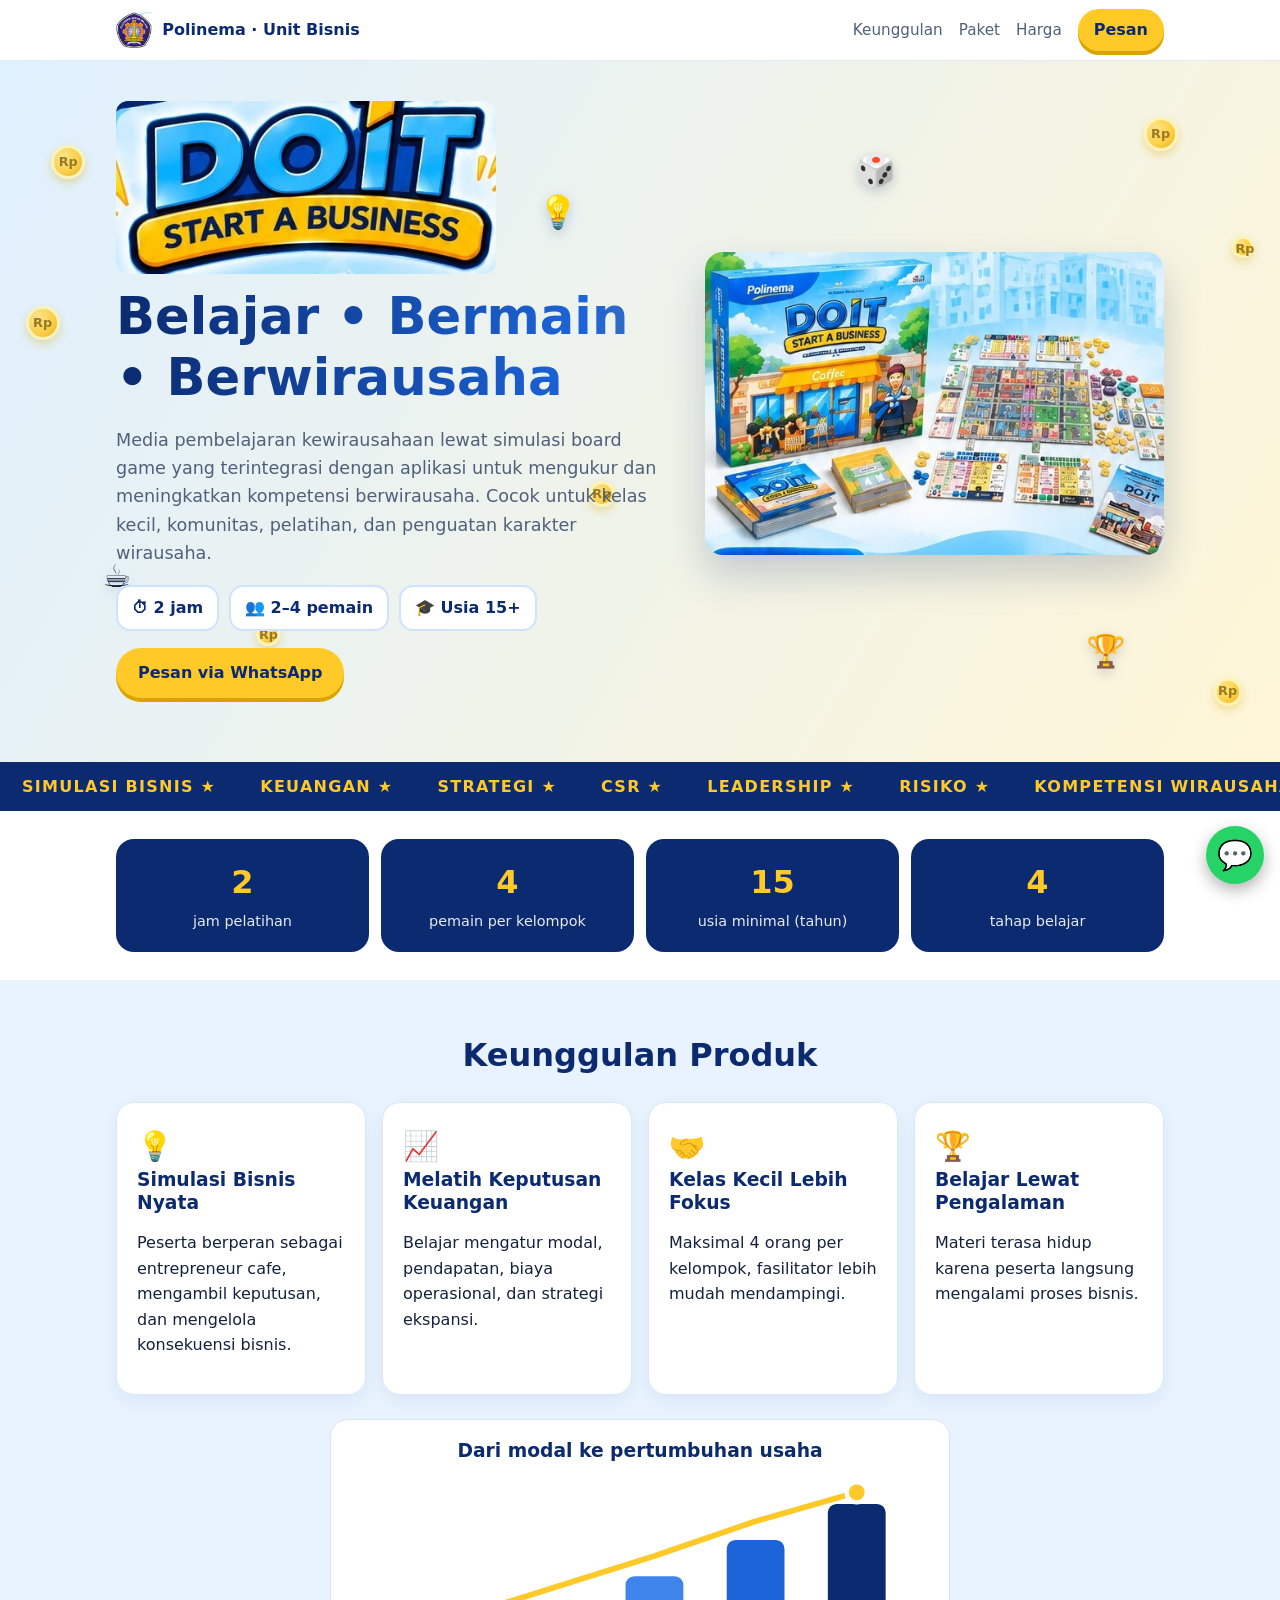
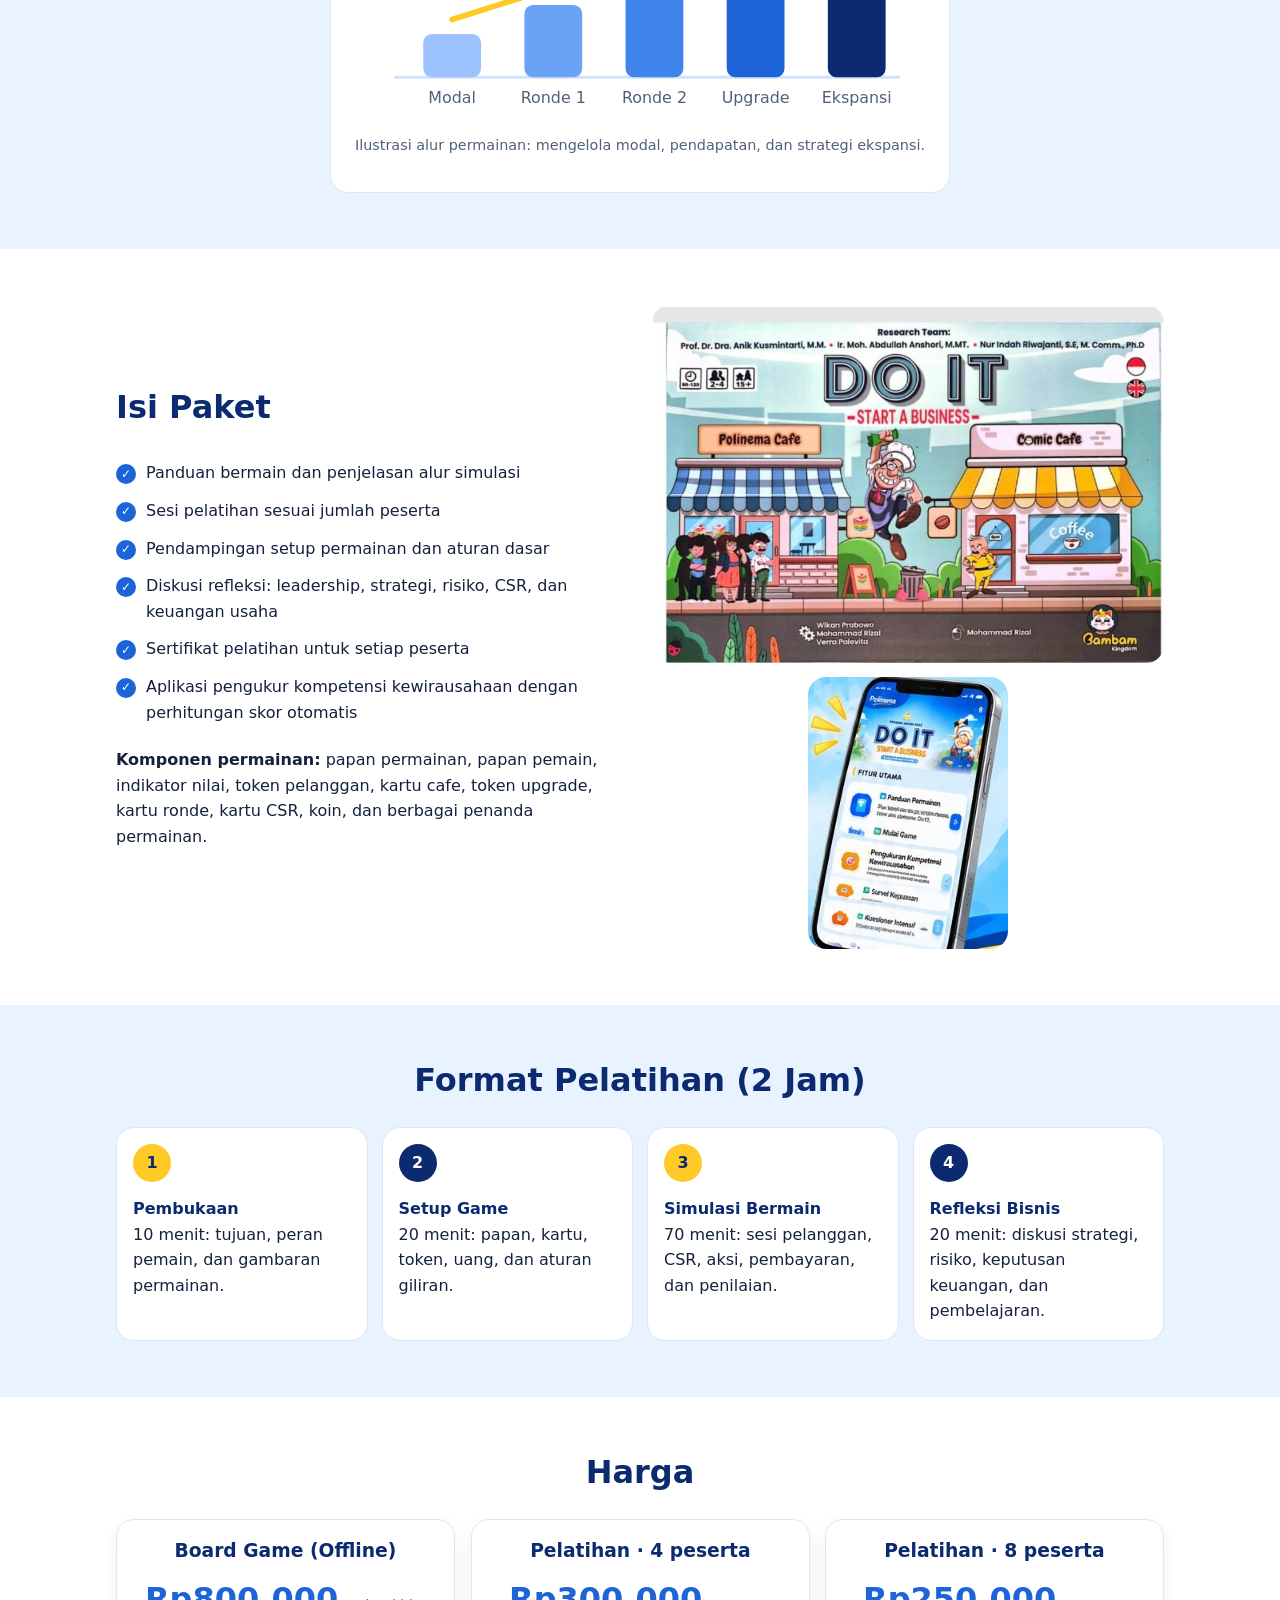
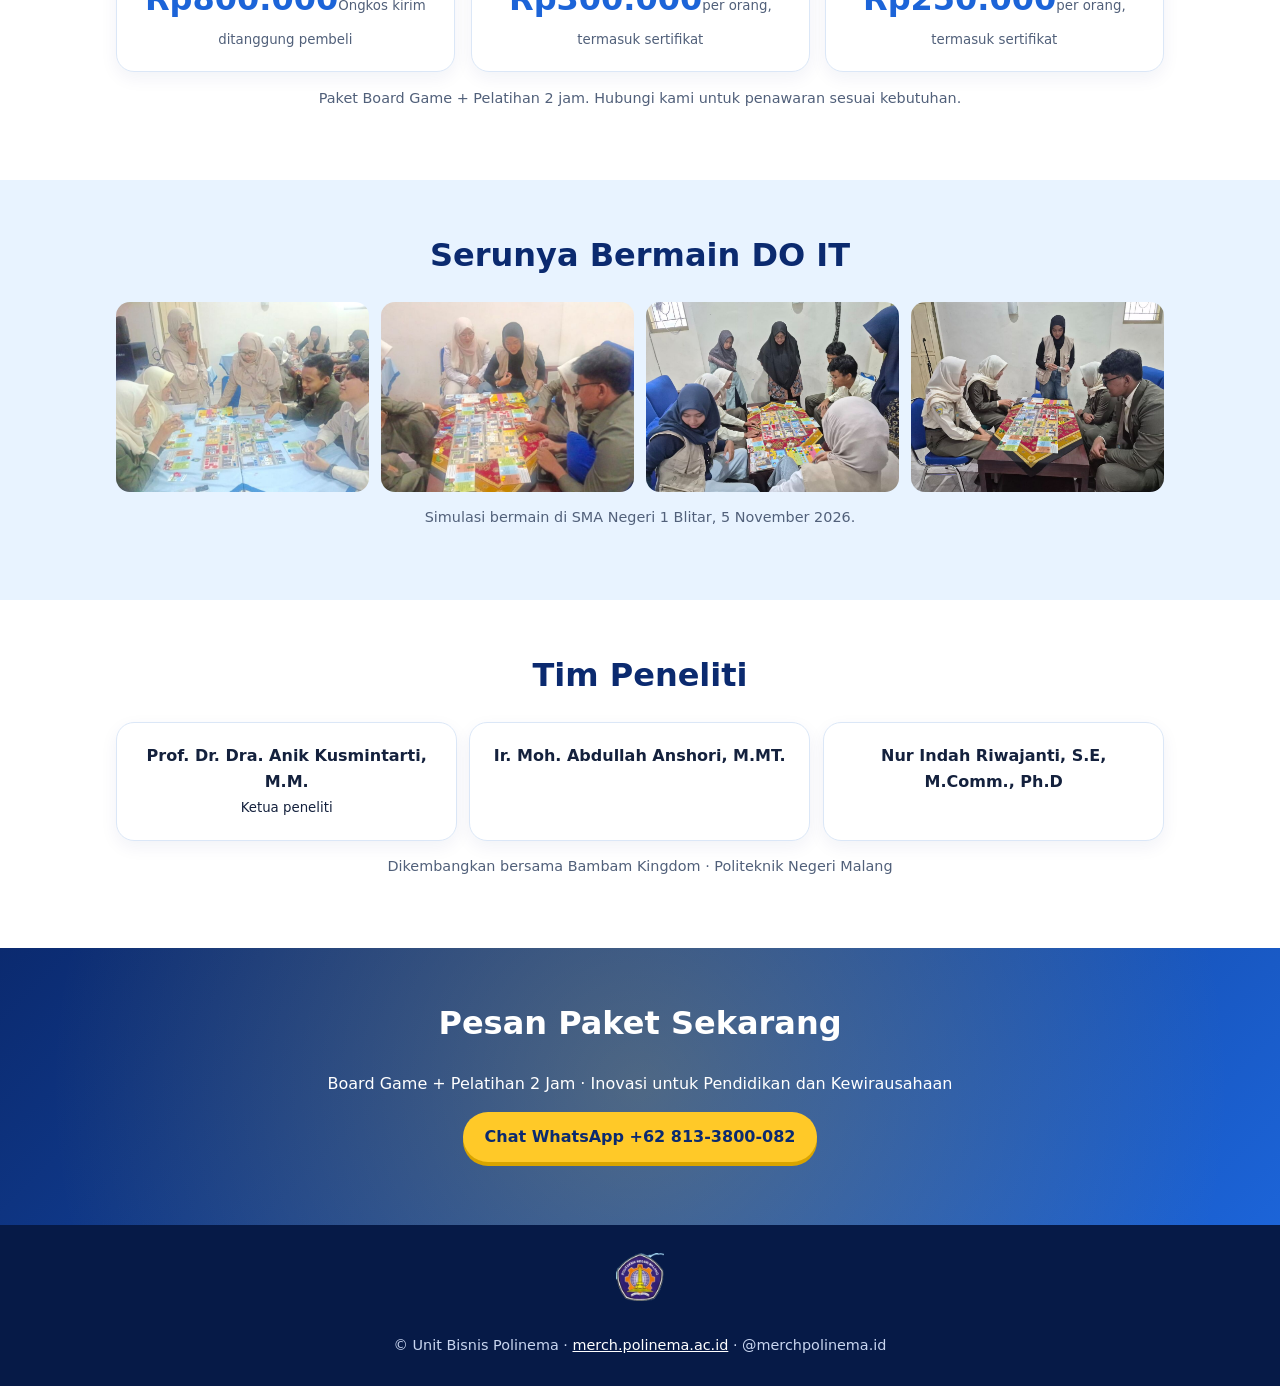
==== commit 9eca663e: "Livelier motion: marquee, confetti, tilt, floating icons, WA fab Co-Authored-By: Claude Sonnet 5.5 <" ====
--- a/products/do-it-start-a-business/index.html
+++ b/products/do-it-start-a-business/index.html
@@ -8,7 +8,7 @@
 <header class="nav"><div class="wrap"><a class="brand" href="../../"><img src="../../assets/img/logo-polinema.png" alt="Logo Polinema">Polinema · Unit Bisnis</a>
 <nav><a class="link" href="#keunggulan">Keunggulan</a><a class="link" href="#paket">Paket</a><a class="link" href="#harga">Harga</a><a class="btn" style="margin-left:16px;padding:8px 16px" data-wa="Halo, saya ingin memesan Board Game DO IT: Start A Business." href="#">Pesan</a></nav></div></header>
 
-<section class="hero"><span class="coin">Rp</span><span class="coin">Rp</span><span class="coin">Rp</span><span class="coin">Rp</span><div class="wrap grid">
+<section class="hero"><span class="coin">Rp</span><span class="coin">Rp</span><span class="coin">Rp</span><span class="coin">Rp</span><span class="coin">Rp</span><span class="coin">Rp</span><span class="coin">Rp</span><span class="fi f1">💡</span><span class="fi f2">☕</span><span class="fi f3">🎲</span><span class="fi f4">🏆</span><div class="wrap grid">
   <div>
     <img class="logo" src="../../assets/img/logo-doit.jpg" alt="DO IT Start A Business">
     <h1>Belajar • Bermain • Berwirausaha</h1>
@@ -19,6 +19,7 @@
   <img class="box" src="../../assets/img/hero-paket.jpg" alt="Kotak dan komponen board game DO IT">
 </div></section>
 
+<div class="marquee"><div><span>SIMULASI BISNIS ★</span><span>KEUANGAN ★</span><span>STRATEGI ★</span><span>CSR ★</span><span>LEADERSHIP ★</span><span>RISIKO ★</span><span>KOMPETENSI WIRAUSAHA ★</span><span>SIMULASI BISNIS ★</span><span>KEUANGAN ★</span><span>STRATEGI ★</span><span>CSR ★</span><span>LEADERSHIP ★</span><span>RISIKO ★</span><span>KOMPETENSI WIRAUSAHA ★</span></div></div>
 <div class="wrap stat-wrap"><div class="stats">
 <div class="stat"><b data-count="2">0</b><span>jam pelatihan</span></div>
 <div class="stat"><b data-count="4">0</b><span>pemain per kelompok</span></div>
--- a/assets/css/style.css
+++ b/assets/css/style.css
@@ -74,3 +74,42 @@
 @media(prefers-reduced-motion:reduce){*,*:before,*:after{animation:none!important;transition:none!important}.reveal{opacity:1;transform:none}.growth .bar{transform:none}.growth .line{stroke-dashoffset:0}.growth .dot{opacity:1}}
 header.nav nav{display:flex;align-items:center}header.nav .btn:after{display:none}
 .growth{max-width:620px;margin-left:auto;margin-right:auto}
+
+/* ===== Motion: versi ramai ===== */
+.hero{background:linear-gradient(120deg,#dff0ff,#fff6d6,#e3f0ff,#dff0ff);background-size:300% 300%;animation:bg 12s ease infinite}
+@keyframes bg{50%{background-position:100% 50%}}
+.coin:nth-child(n+5){animation-duration:7s}
+.coin:nth-child(5){top:35%;left:2%;animation-delay:-3s}.coin:nth-child(6){top:80%;left:20%;width:24px;height:24px;animation-delay:-5s}.coin:nth-child(7){top:25%;right:2%;width:22px;height:22px;animation-delay:-2.5s}.coin:nth-child(8){top:75%;right:30%;animation-delay:-6s}
+.fi{position:absolute;font-size:2rem;animation:drift 8s ease-in-out infinite;filter:drop-shadow(0 4px 6px rgba(11,42,111,.2));z-index:0}
+.fi.f1{top:18%;left:42%}.fi.f2{top:70%;left:8%;animation-delay:-2s}.fi.f3{top:12%;right:30%;animation-delay:-4s}.fi.f4{bottom:12%;right:12%;animation-delay:-6s}
+@keyframes drift{0%,100%{transform:translate(0,0) rotate(-8deg)}33%{transform:translate(14px,-16px) rotate(8deg)}66%{transform:translate(-10px,-6px) rotate(-4deg)}}
+.hero h1{background:linear-gradient(90deg,var(--navy),var(--blue),#f0a500,var(--navy));background-size:250% 100%;-webkit-background-clip:text;background-clip:text;color:transparent;animation:shimmer 6s linear infinite}
+@keyframes shimmer{to{background-position:250% 0}}
+.logo{animation:pop 1.2s cubic-bezier(.2,1.4,.4,1) both,wob 4s ease-in-out 1.2s infinite}
+@keyframes pop{from{transform:scale(.3) rotate(-12deg);opacity:0}}@keyframes wob{50%{transform:rotate(-2deg) scale(1.03)}}
+.chip{animation:chipin .6s both}.chip:nth-child(2){animation-delay:.15s}.chip:nth-child(3){animation-delay:.3s}
+@keyframes chipin{from{opacity:0;transform:translateY(14px) scale(.8)}}
+.marquee{background:var(--navy);color:var(--yellow);overflow:hidden;white-space:nowrap;padding:12px 0;font-weight:800;letter-spacing:.08em}
+.marquee div{display:inline-block;animation:slide 22s linear infinite}.marquee span{margin:0 22px}
+@keyframes slide{to{transform:translateX(-50%)}}
+.stat{animation:none}.stat.in{animation:statpop .7s cubic-bezier(.2,1.5,.4,1) both}
+@keyframes statpop{from{transform:scale(.6) rotate(-6deg)}}
+.step.in:before{animation:ping 2.4s ease-out infinite}
+@keyframes ping{0%{box-shadow:0 0 0 0 rgba(255,201,40,.7)}80%,100%{box-shadow:0 0 0 14px rgba(255,201,40,0)}}
+.step:nth-child(2).in:before{animation-delay:.3s}.step:nth-child(3).in:before{animation-delay:.6s}.step:nth-child(4).in:before{animation-delay:.9s}
+.growth.in .bar{animation:breathe 3s ease-in-out 2s infinite}
+.growth.in .bar:nth-of-type(2){animation-delay:2.3s}.growth.in .bar:nth-of-type(3){animation-delay:2.6s}
+@keyframes breathe{50%{transform:scaleY(.93)}}
+.card .ic{display:inline-block;transition:transform .3s}.card:hover .ic{animation:jig .6s}
+@keyframes jig{25%{transform:rotate(-18deg) scale(1.3)}75%{transform:rotate(18deg) scale(1.3)}}
+.gallery img{transition:transform .4s,box-shadow .4s}.gallery img:hover{transform:scale(1.06) rotate(-1.5deg);box-shadow:0 14px 28px rgba(0,0,0,.25);z-index:2;position:relative}
+.price .num{display:inline-block}.price .card:hover .num{animation:jig .6s}
+.btn[data-wa]{animation:wiggle 4s ease-in-out infinite}
+@keyframes wiggle{0%,86%,100%{transform:none}90%{transform:rotate(-3deg) scale(1.06)}94%{transform:rotate(3deg) scale(1.06)}}
+.wa-fab{position:fixed;right:16px;bottom:16px;z-index:20;width:58px;height:58px;border-radius:50%;background:#25d366;display:grid;place-items:center;color:#fff;font-size:1.8rem;text-decoration:none;box-shadow:0 6px 16px rgba(0,0,0,.3);animation:fab 2s infinite}
+@keyframes fab{0%{box-shadow:0 0 0 0 rgba(37,211,102,.7),0 6px 16px rgba(0,0,0,.3)}70%,100%{box-shadow:0 0 0 20px rgba(37,211,102,0),0 6px 16px rgba(0,0,0,.3)}}
+.piece{position:fixed;pointer-events:none;z-index:50;font-size:1.4rem;will-change:transform}
+.tilt{transform-style:preserve-3d;will-change:transform}
+@media(prefers-reduced-motion:reduce){.fi,.marquee div{animation:none!important}.piece{display:none}}
+html,body{overflow-x:clip}
+@media(max-width:600px){header.nav .link{display:none}header.nav .btn{margin-left:0!important}.brand{font-size:.9rem}}
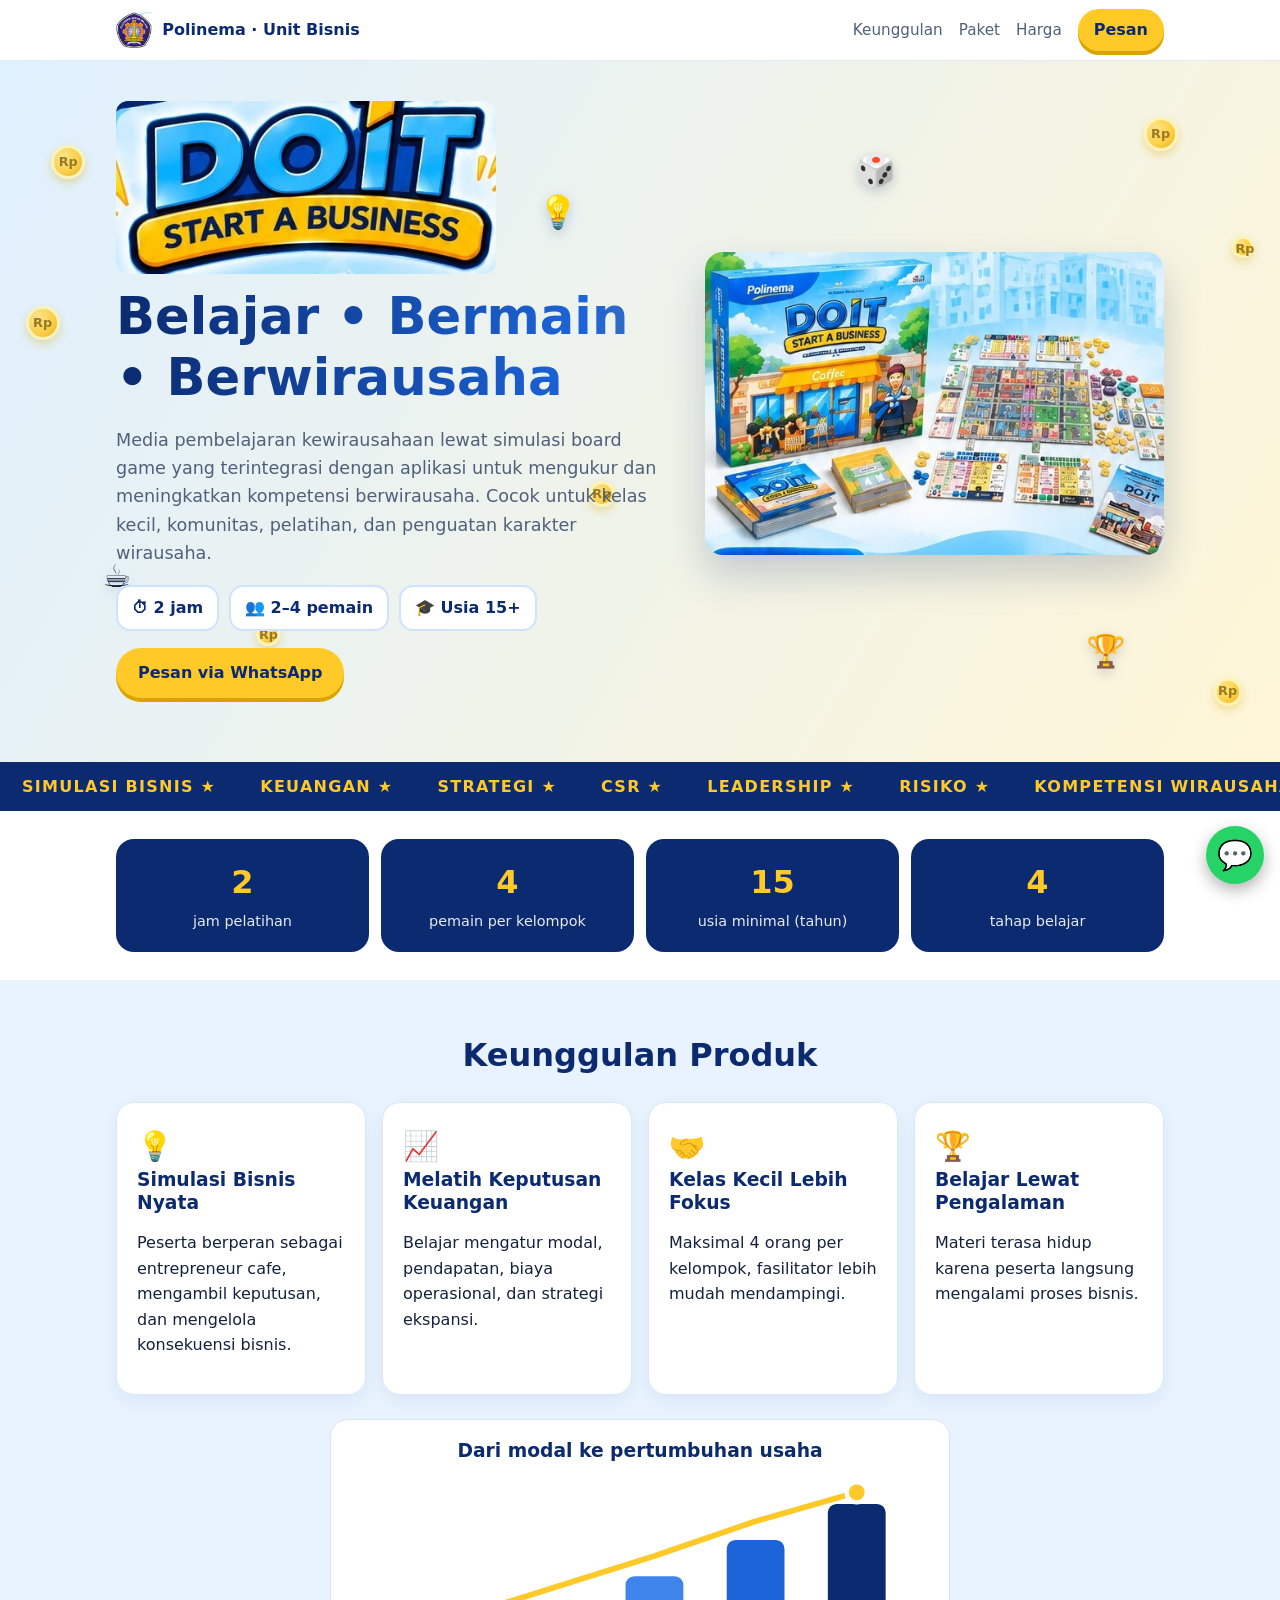
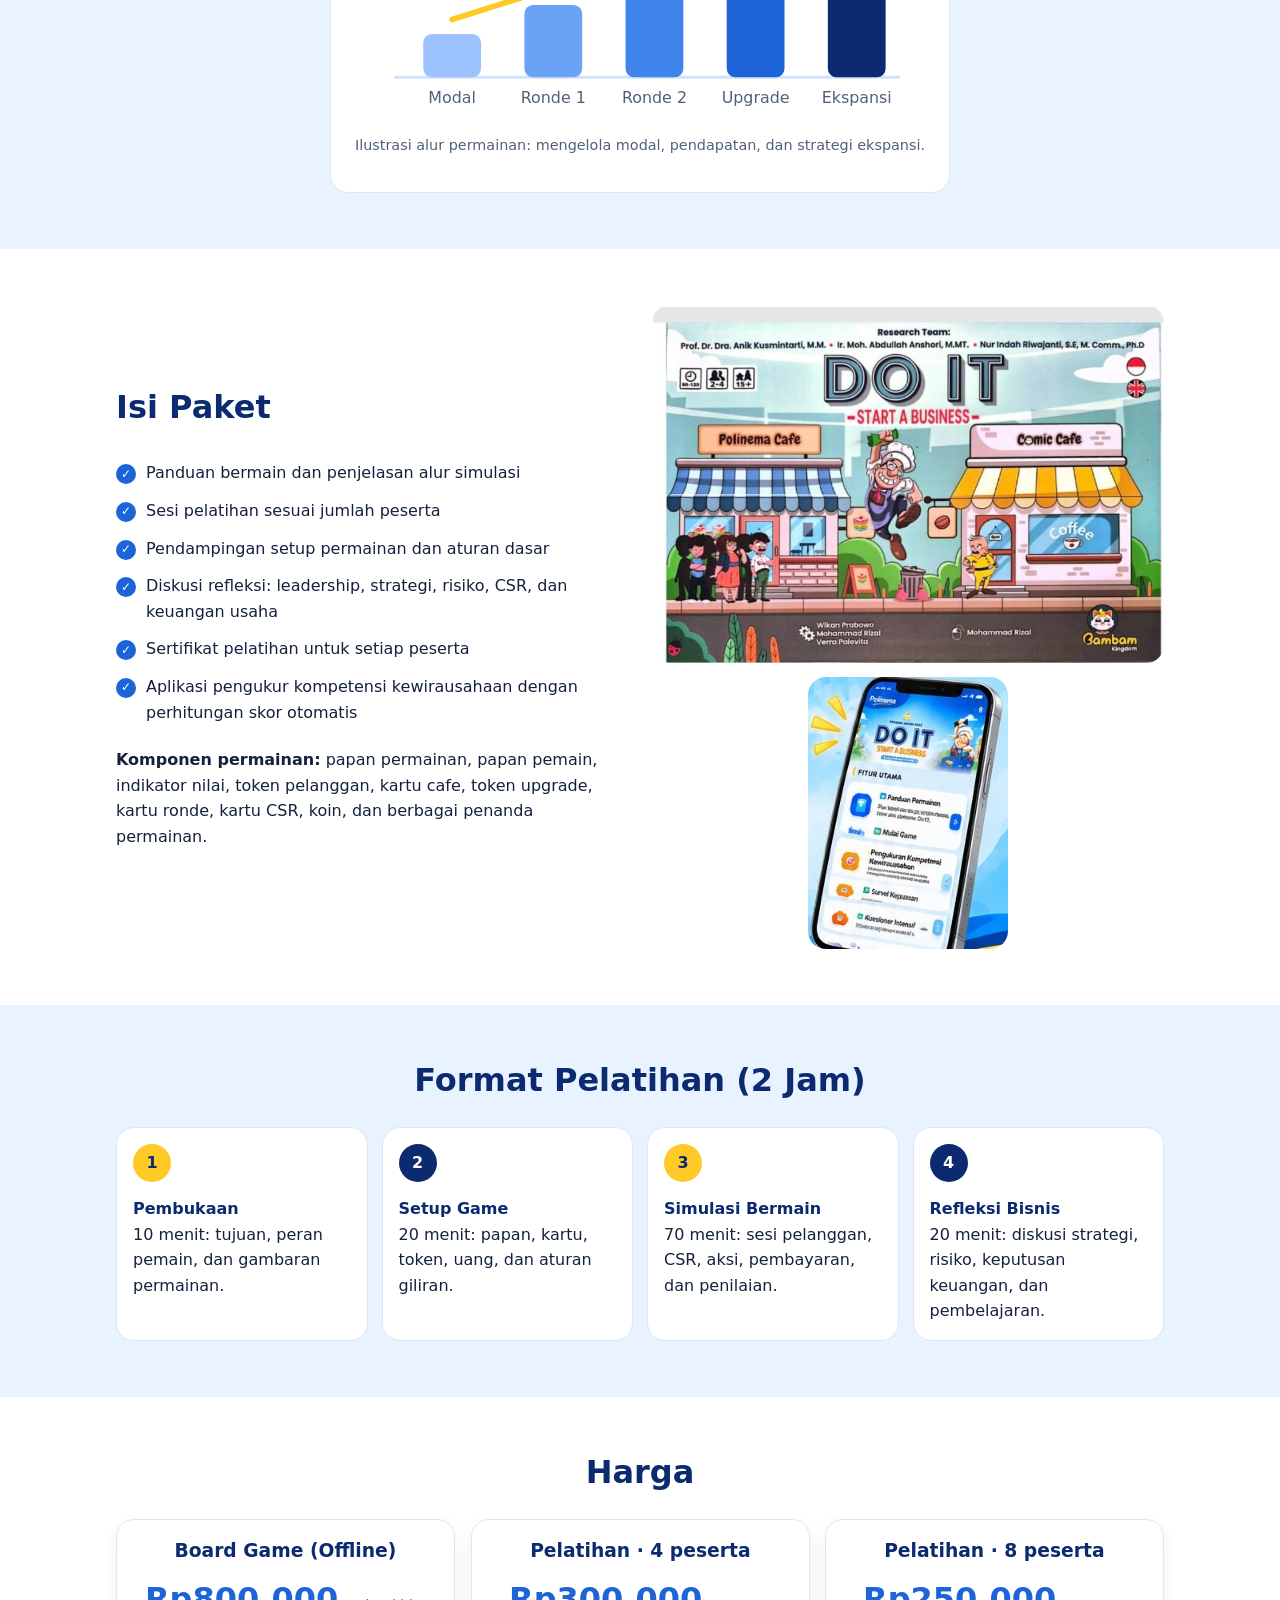
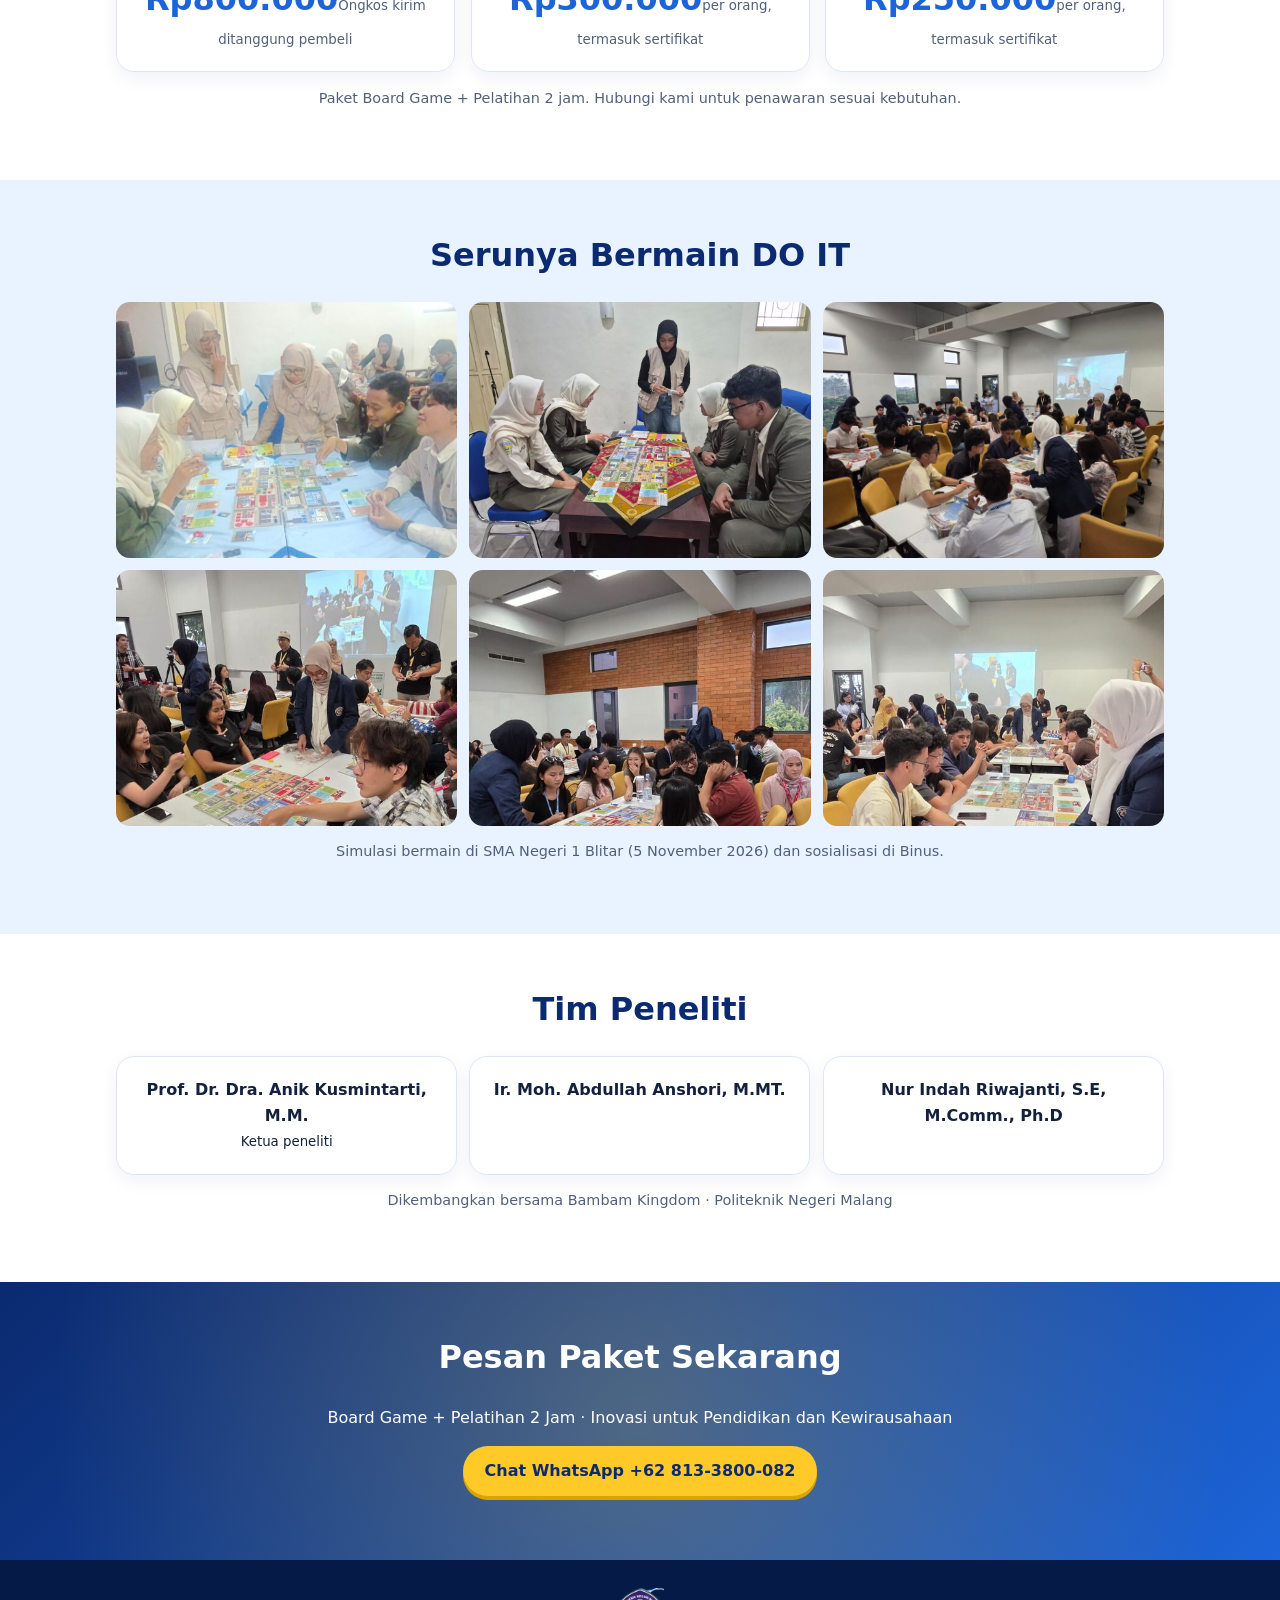
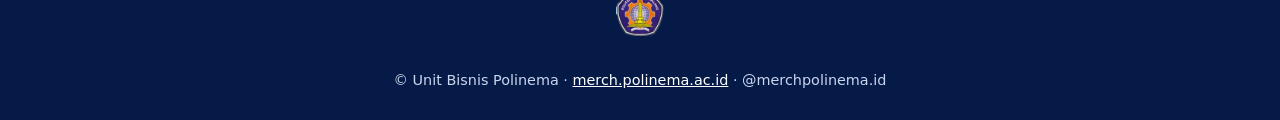
==== commit 1d2653e9: "Gallery: diversify photos (SMA + Binus), 6 images in 3 columns Co-Authored-By: Claude Sonnet 5.5 <no" ====
--- a/products/do-it-start-a-business/index.html
+++ b/products/do-it-start-a-business/index.html
@@ -77,12 +77,14 @@
 
 <section class="tint"><div class="wrap"><h2>Serunya Bermain DO IT</h2>
 <div class="gallery">
-<img loading="lazy" src="../../assets/img/main-1.jpg" alt="Siswa bermain board game DO IT">
-<img loading="lazy" src="../../assets/img/main-2.jpg" alt="Siswa bermain board game DO IT">
-<img loading="lazy" src="../../assets/img/main-3.jpg" alt="Siswa bermain board game DO IT">
-<img loading="lazy" src="../../assets/img/main-4.jpg" alt="Siswa bermain board game DO IT">
+<img loading="lazy" src="../../assets/img/main-1.jpg" alt="Siswa SMA Negeri 1 Blitar bermain DO IT">
+<img loading="lazy" src="../../assets/img/main-2.jpg" alt="Siswa bermain DO IT dengan pendampingan fasilitator">
+<img loading="lazy" src="../../assets/img/main-3.jpg" alt="Mahasiswa bermain DO IT di kelas">
+<img loading="lazy" src="../../assets/img/main-4.jpg" alt="Meja permainan DO IT dikelilingi peserta">
+<img loading="lazy" src="../../assets/img/main-5.jpg" alt="Simulasi DO IT dengan banyak kelompok">
+<img loading="lazy" src="../../assets/img/main-6.jpg" alt="Peserta dan fasilitator di meja permainan">
 </div>
-<p class="note">Simulasi bermain di SMA Negeri 1 Blitar, 5 November 2026.</p></div></section>
+<p class="note">Simulasi bermain di SMA Negeri 1 Blitar (5 November 2026) dan sosialisasi di Binus.</p></div></section>
 
 <section><div class="wrap"><h2>Tim Peneliti</h2>
 <div class="team">
@@ -95,4 +97,4 @@
 <a class="btn" data-wa="Halo, saya ingin memesan Board Game DO IT: Start A Business." href="#">Chat WhatsApp +62 813-3800-082</a></div></section>
 
 <footer><div class="wrap"><img class="flogo" src="../../assets/img/logo-polinema.png" alt="Logo Polinema"><br>© Unit Bisnis Polinema · <a href="https://merch.polinema.ac.id">merch.polinema.ac.id</a> · @merchpolinema.id</div></footer>
-<script src="../../assets/js/wa.js"></script><script src="../../assets/js/motion.js"></script></body></html>
+<script src="../../assets/js/wa.js"></script><script src="../../assets/js/motion.js"></script><script src="../../assets/js/lightbox.js"></script></body></html>
--- a/assets/css/style.css
+++ b/assets/css/style.css
@@ -113,3 +113,15 @@
 @media(prefers-reduced-motion:reduce){.fi,.marquee div{animation:none!important}.piece{display:none}}
 html,body{overflow-x:clip}
 @media(max-width:600px){header.nav .link{display:none}header.nav .btn{margin-left:0!important}.brand{font-size:.9rem}}
+
+/* ===== Lightbox ===== */
+.gallery img{cursor:zoom-in}
+.lb{position:fixed;inset:0;z-index:100;background:rgba(6,26,71,.92);display:none;align-items:center;justify-content:center;padding:16px;opacity:0;transition:opacity .25s}
+.lb.open{display:flex}.lb.show{opacity:1}
+.lb img{max-width:100%;max-height:86vh;border-radius:14px;box-shadow:0 20px 60px rgba(0,0,0,.5);transform:scale(.88);transition:transform .3s cubic-bezier(.2,1.2,.4,1);cursor:default}
+.lb.show img{transform:scale(1)}
+.lb button{position:absolute;border:0;background:rgba(255,255,255,.15);color:#fff;width:46px;height:46px;border-radius:50%;font-size:1.5rem;cursor:pointer;backdrop-filter:blur(6px)}
+.lb button:hover{background:var(--yellow);color:var(--navy)}
+.lb .x{top:14px;right:14px}.lb .p{left:12px;top:50%;margin-top:-23px}.lb .n{right:12px;top:50%;margin-top:-23px}
+.lb .c{position:absolute;bottom:14px;left:0;right:0;text-align:center;color:#fff;font-size:.9rem}
+@media(min-width:720px){.gallery{grid-template-columns:repeat(3,1fr)}}.gallery img{object-position:center 40%}
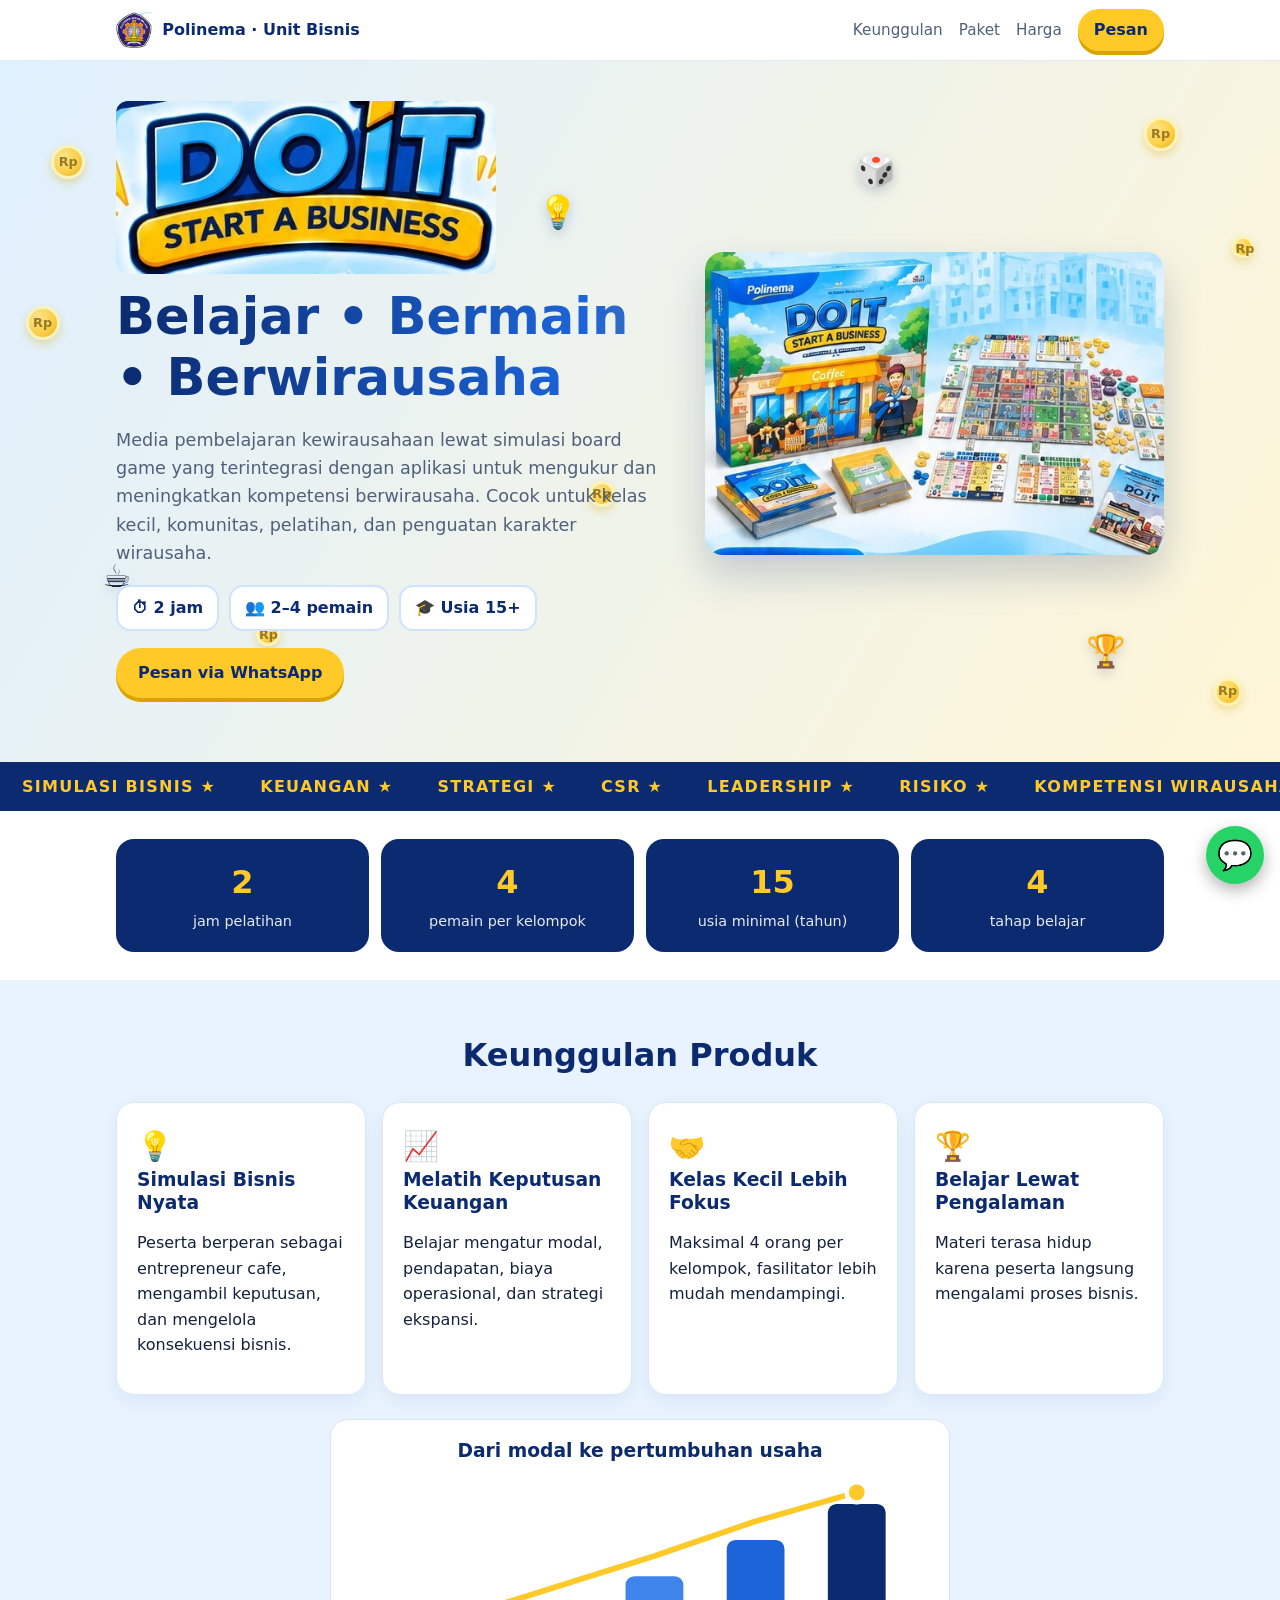
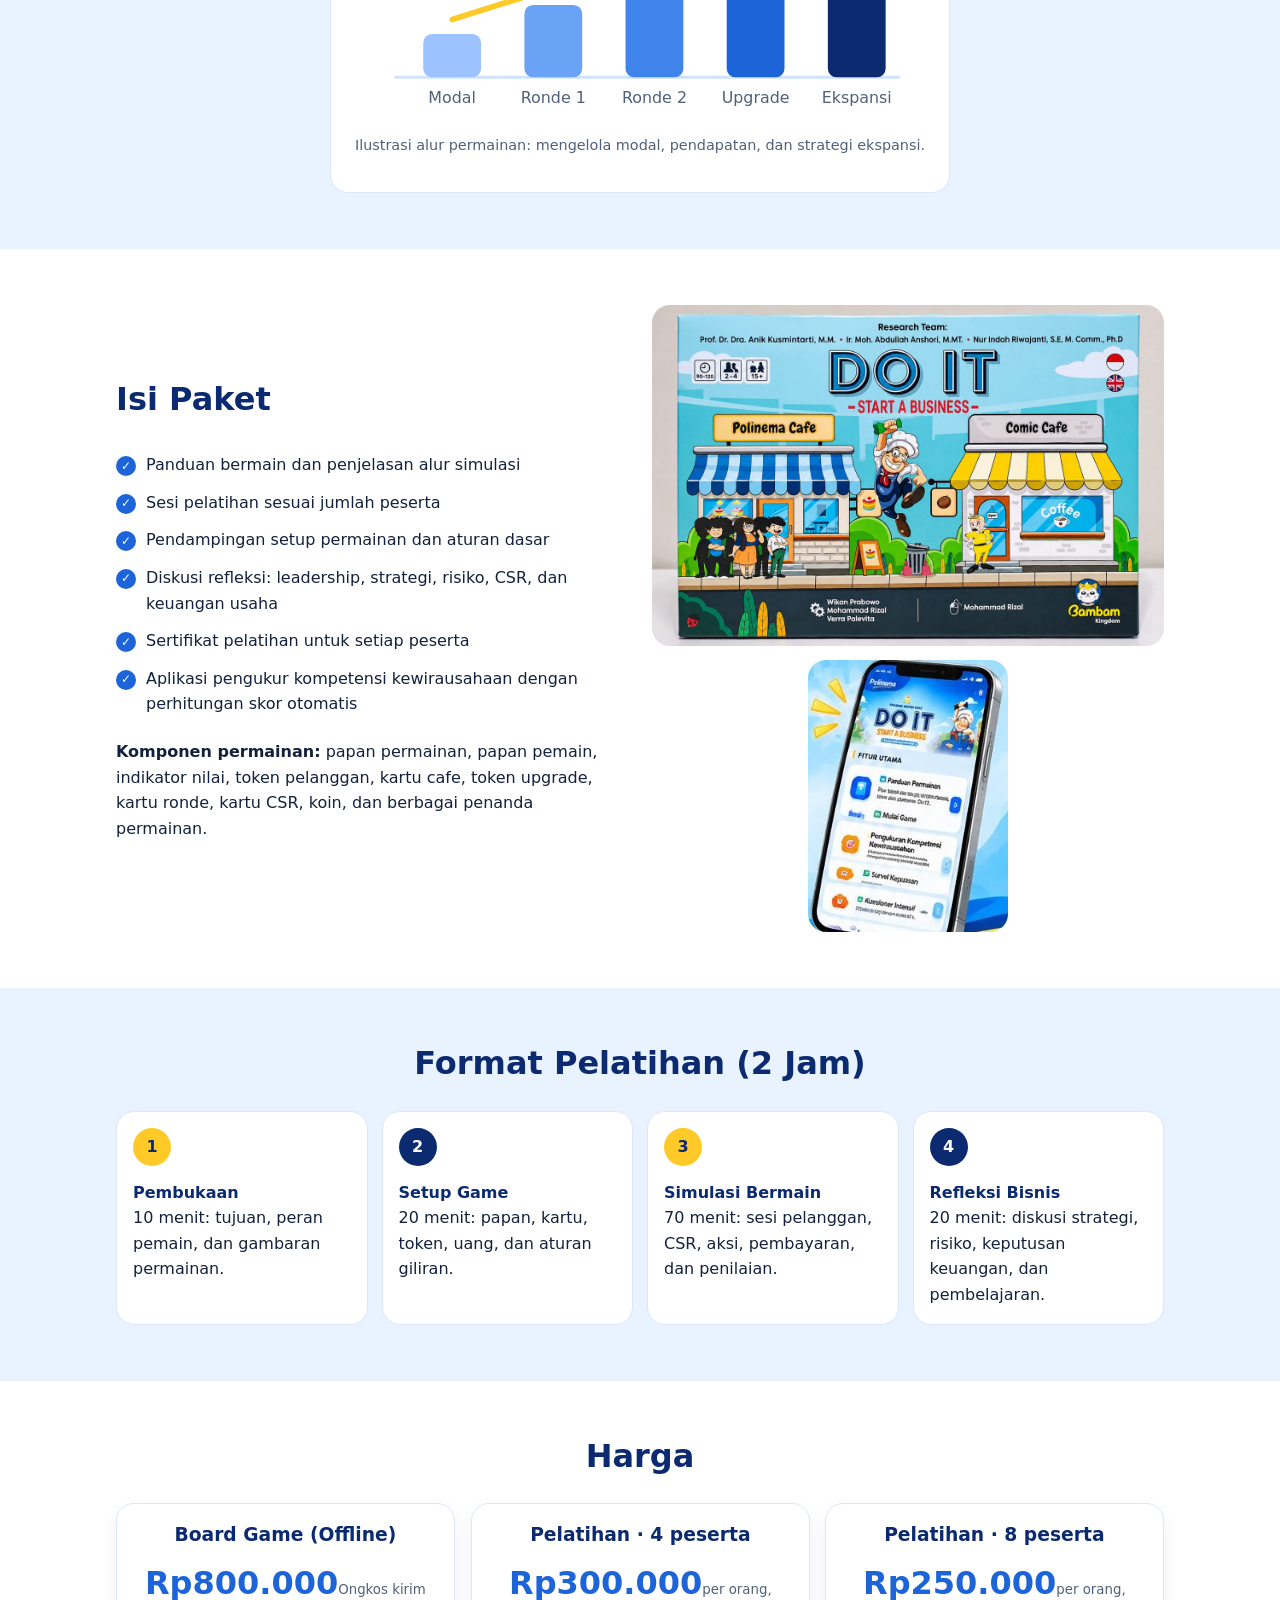
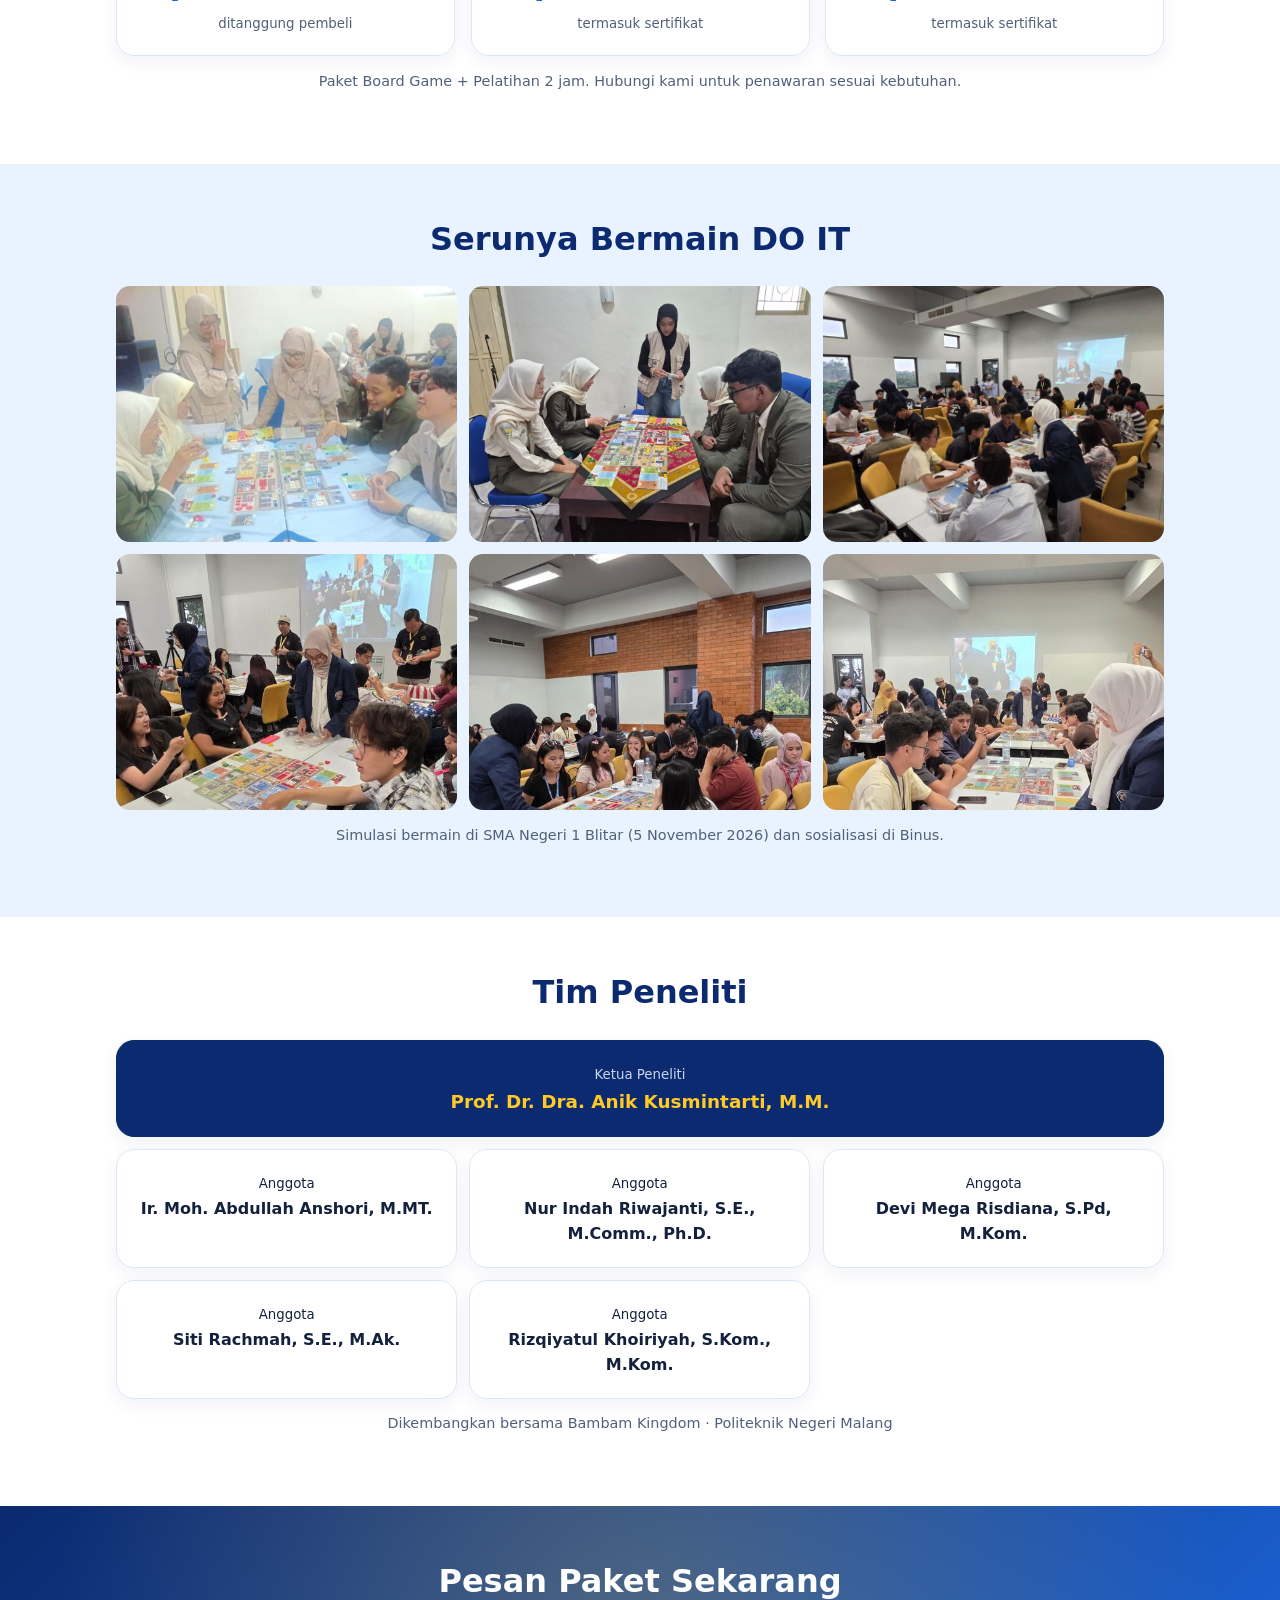
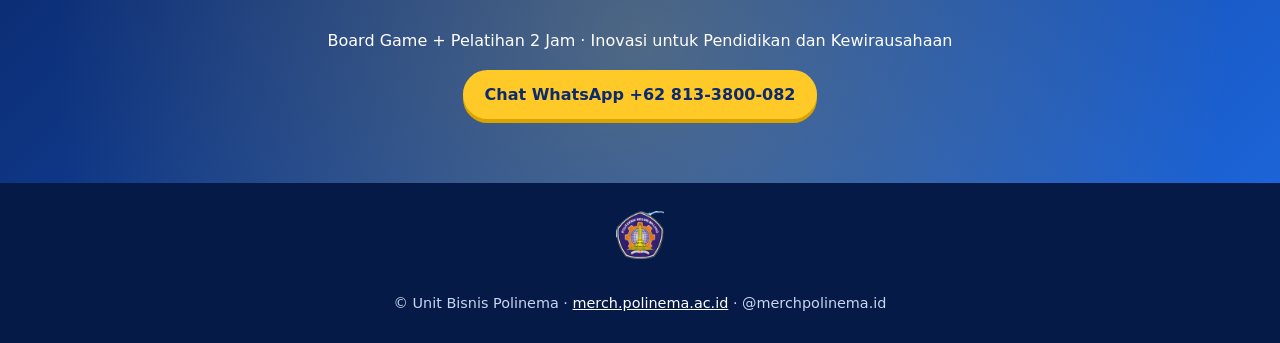
==== commit 28d111c7: "Replace box image, expand research team to 6 members Co-Authored-By: Claude Sonnet 5.5 <noreply@anth" ====
--- a/products/do-it-start-a-business/index.html
+++ b/products/do-it-start-a-business/index.html
@@ -88,9 +88,12 @@
 
 <section><div class="wrap"><h2>Tim Peneliti</h2>
 <div class="team">
-<div class="card"><b>Prof. Dr. Dra. Anik Kusmintarti, M.M.</b><br><small>Ketua peneliti</small></div>
-<div class="card"><b>Ir. Moh. Abdullah Anshori, M.MT.</b></div>
-<div class="card"><b>Nur Indah Riwajanti, S.E, M.Comm., Ph.D</b></div>
+<div class="card ketua"><small>Ketua Peneliti</small><br><b>Prof. Dr. Dra. Anik Kusmintarti, M.M.</b></div>
+<div class="card"><small>Anggota</small><br><b>Ir. Moh. Abdullah Anshori, M.MT.</b></div>
+<div class="card"><small>Anggota</small><br><b>Nur Indah Riwajanti, S.E., M.Comm., Ph.D.</b></div>
+<div class="card"><small>Anggota</small><br><b>Devi Mega Risdiana, S.Pd, M.Kom.</b></div>
+<div class="card"><small>Anggota</small><br><b>Siti Rachmah, S.E., M.Ak.</b></div>
+<div class="card"><small>Anggota</small><br><b>Rizqiyatul Khoiriyah, S.Kom., M.Kom.</b></div>
 </div><p class="note">Dikembangkan bersama Bambam Kingdom · Politeknik Negeri Malang</p></div></section>
 
 <section class="cta"><div class="wrap"><h2>Pesan Paket Sekarang</h2><p>Board Game + Pelatihan 2 Jam · Inovasi untuk Pendidikan dan Kewirausahaan</p>
--- a/assets/css/style.css
+++ b/assets/css/style.css
@@ -125,3 +125,4 @@
 .lb .x{top:14px;right:14px}.lb .p{left:12px;top:50%;margin-top:-23px}.lb .n{right:12px;top:50%;margin-top:-23px}
 .lb .c{position:absolute;bottom:14px;left:0;right:0;text-align:center;color:#fff;font-size:.9rem}
 @media(min-width:720px){.gallery{grid-template-columns:repeat(3,1fr)}}.gallery img{object-position:center 40%}
+.team .ketua{grid-column:1/-1;background:var(--navy);color:#fff;border-color:var(--navy)}.team .ketua b{color:var(--yellow);font-size:1.15rem}.team .ketua small{color:#c9d6f0}@media(min-width:720px){.team{grid-template-columns:repeat(3,1fr)}}
